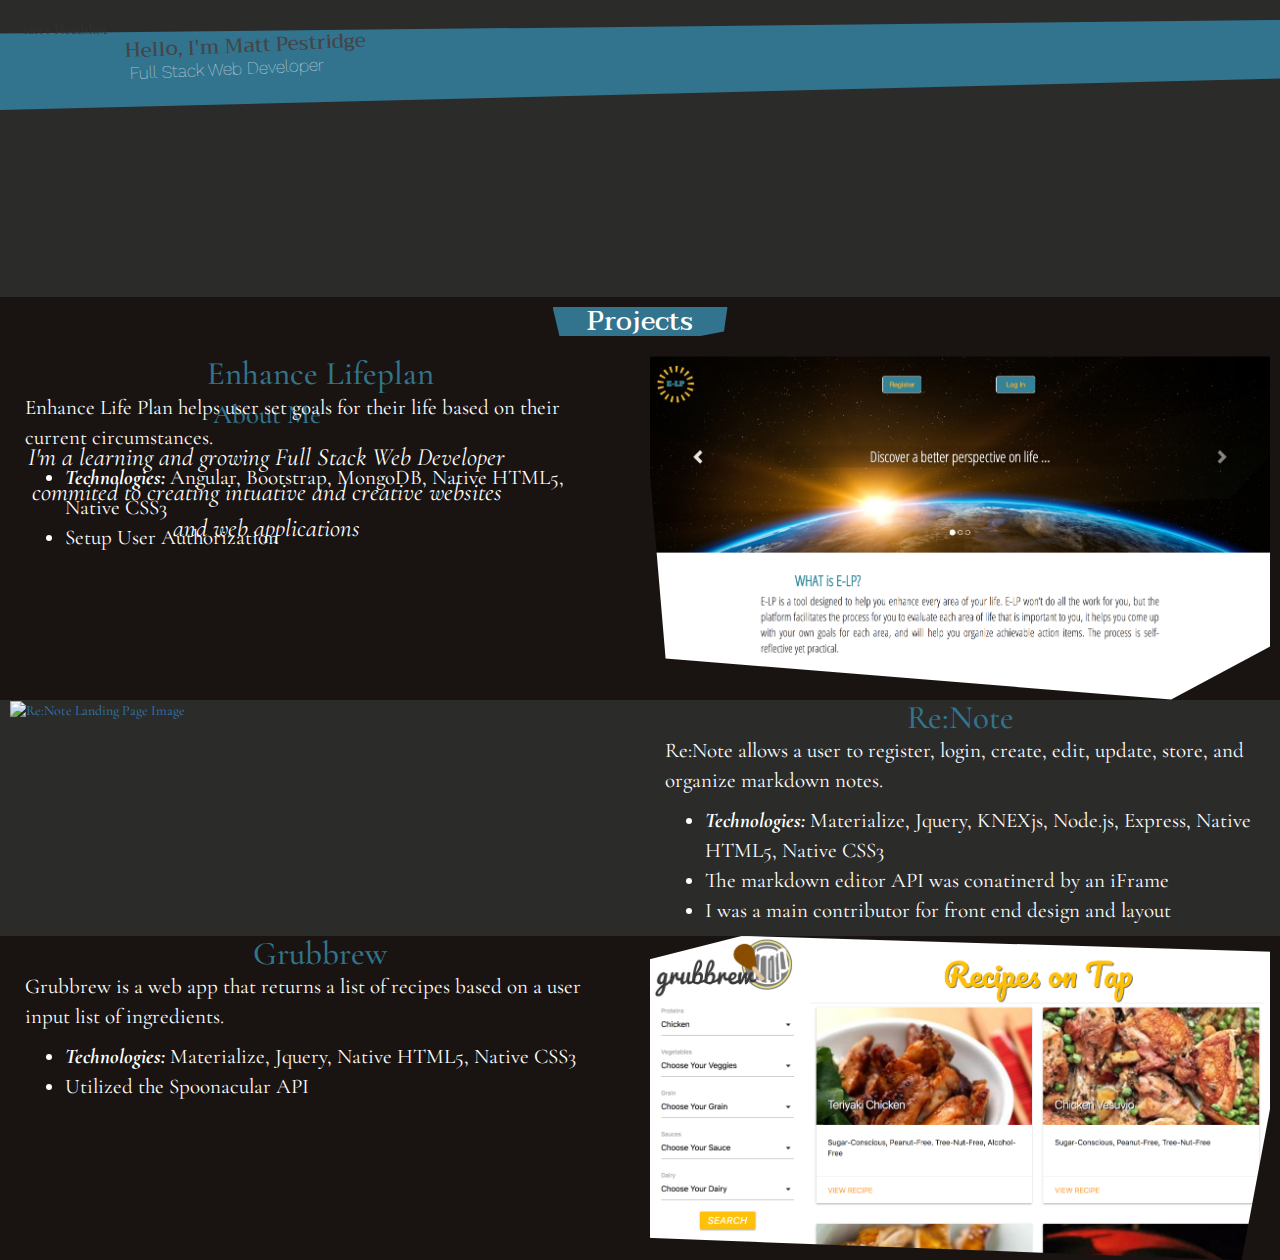
==== index.html @ 92d4fa02 "everything is correct for xs devices moving on to sm devices and going up from there" ====
<!DOCTYPE html>
<html lang="en">
<head>
  <meta charset="UTF-8">
  <meta name="viewport" content="width=device-width, initial-scale=1.0">
  <meta http-equiv="X-UA-Compatible" content="ie=edge">
  <script
  src="https://code.jquery.com/jquery-3.2.1.min.js"
  integrity="sha256-hwg4gsxgFZhOsEEamdOYGBf13FyQuiTwlAQgxVSNgt4="
  crossorigin="anonymous"></script>
  <script src="https://maxcdn.bootstrapcdn.com/bootstrap/3.3.7/js/bootstrap.min.js"></script>
  <script src="js/script.js"></script>
  <link rel="stylesheet" href="https://maxcdn.bootstrapcdn.com/bootstrap/3.3.7/css/bootstrap.min.css">
  <link rel="stylesheet" href="css/index.css">
  <link rel="shortcut icon" type="image/png" href="images/portfolio-favicon.ico"/>
  <link href="https://fonts.googleapis.com/css?family=Cormorant+Garamond|Gentium+Basic|Rubik|Taviraj|Trirong|Work+Sans" rel="stylesheet">
  <title>Pestridge Designs</title>
</head>
<body>
  <div id="body-background">
      <div id="header-container" class="row">
        <img id="headshot" src="https://avatars2.githubusercontent.com/u/18041727?v=3&u=d38740d57267f3debf02e29a67c6303978b9bee3&s=400" alt="Matt's Headshot">
        <div id="name-banner-container">
          <h1 id="name-title">Hello, I'm Matt Pestridge</h1>
          <h1 id="occupation-title">Full Stack Web Developer</h1>
        </div>
        <img id="skills-image-mobile" class="col-12 col-sm-12 text-center" src="images/skills-list-mobile.png" alt="Skills List: HTML5/CSS, Javascript, Bootstrap, PostgreSQL, AngularJS, Express.js, Node.js, Materialize, MongoDB, React">
        <div id="bio-info" class="col-12 col-sm-4 col-md-4 col-lg-5 col-xl-5">
          <h2 class="headline-text text-center">About Me</h2>
          <p class="text-center"><em>I'm a learning and growing Full Stack Web Developer commited to creating intuative and creative websites and web applications</em></p>
        </div>
        <img id="skills-image-desktop" class="align-self-end" src="images/skills-list-desktop.png" alt="Skills List: HTML5/CSS, Javascript, Bootstrap, PostgreSQL, AngularJS, Express.js, Node.js, Materialize, MongoDB, React">
      </div>
<!-- PROJECTS SECTION -->
      <div id="projects-section-container">
        <div class="section-title-container row">
          <h1 class="section-title text-center">Projects</h1>
        </div>
        <div id="project-row-1" class="row">
          <div class="project-image-container col-12 col-sm-6 col-sm-push-6 col-med-6 col-lg-6 col-xl-6">
            <a href="https://enhancelifeplan.herokuapp.com"><img id="project-image-1" class="project-image" src="images/enhance-life-plan-preview-image.png" alt="Enhance Lifeplan Landing Page Image"></a>
          </div>
          <div id="project-text-1" class="col-12 col-sm-6 col-sm-pull-6 col-md-6 col-lg-6 col-xl-6">
            <a href="https://enhancelifeplan.herokuapp.com"><h2 class="project-title text-center">Enhance Lifeplan</h2></a>
            <div class="project-paragraph-text">
              <p>
              Enhance Life Plan helps user set goals for their life based on their current circumstances.</p>

              <p>
                <ul>
                  <li><em><b>Technologies:</b></em> Angular, Bootstrap, MongoDB, Native HTML5, Native CSS3</li>
                  <li>Setup User Authorization</li>
                </ul>
              </p>
            </div>
          </div>
        </div>
        <div id="project-row-2" class="row">
          <div class="project-image-container col-12 col-sm-6 col-med-6 col-lg-6 col-xl-6">
            <a href="https://renoteq2.herokuapp.com"><img id="project-image-2" class="project-image" src="images/renote-preview-image.png" alt="Re:Note Landing Page Image"></a>
          </div>
          <div id="project-text-2" class="col-12 col-sm-6 col-med-6 col-lg-6 col-xl-6">
            <a href="https://renoteq2.herokuapp.com"><h2 class="project-title text-center">Re:Note</h2></a>
            <div class="project-paragraph-text">
              <p>
              Re:Note allows a user to register, login, create, edit, update, store, and organize markdown notes.</p>

              <p>
                <ul>
                  <li><em><b>Technologies:</b></em> Materialize, Jquery, KNEXjs, Node.js, Express, Native HTML5, Native CSS3</li>
                  <li>The markdown editor API was conatinerd by an iFrame</li>
                  <li>I was a main contributor for front end design and layout</li>
                </ul>
              </p>
            </div>
          </div>
        </div>
        <div id="project-row-3">
          <div class="project-image-container col-12 col-sm-6 col-sm-push-6 col-med-6 col-lg-6 col-xl-6">
            <a href="https://grubbrew.surge.sh"><img id="project-image-3" class="project-image" src="images/grubbrew-preview-image.png" alt="Grubbrew Landing Page Image"></a>
          </div>
          <div id="project-text-3" class="col-12 col-sm-6 col-sm-pull-6 col-med-6 col-lg-6 col-xl-6">
            <a href="https://grubbrew.surge.sh"><h2 class="project-title text-center">Grubbrew</h2></a>
            <div class="project-paragraph-text">
              <p>
              Grubbrew is a web app that returns a list of recipes based on a user input list of ingredients.</p>

              <p>
                <ul>
                  <li><em><b>Technologies:</b></em> Materialize, Jquery, Native HTML5, Native CSS3</li>
                  <li>Utilized the Spoonacular API</li>
                </ul>
              </p>
            </div>
          </div>
        </div>
      </div>
  </div>
</body>
</html>
---- css/index.css ----
body {
  background-color: #191411;
  font-family: 'Cormorant Garamond', serif;
}

a {
  text-decoration: none !important;
}

#bio-info {
  color: #FFFFFF;
  font-size: 1.75rem;
  margin-top: -30px;
  position: relative;
}

#body-background {
  /* margin: 0 auto; */
  max-width: 1400px;
}

#header-container {
  background-color: #2B2B2A;
  height: 100%;
  position: relative;
}

.headline-text {
  color: #32748E;
  font-size: 2.7rem;
  font-weight: 500;
}

#headshot {
  clip-path: polygon(24% 6%, 100% 0, 100% 78%, 6% 93%, 0 84%, 0 34%);
  height: 120px;
  margin: 20px 0 0 0;
  position: absolute;
  z-index: 99;
}

#name-banner-container {
  background-color: #32748E;
  clip-path: polygon(0 15%, 100% 0, 100% 65%, 0 100%);
  display: relative;
  height: 90px;
  margin: 20px 0 0 0;
  max-width: 2000px;
}

#name-title {
  color: #454449;
  font-family: 'Trirong', serif;
  font-size: 2rem;
  margin: 15px 0 0 125px;
  position: absolute;
  transform: rotate(-2.5deg);
  z-index: 100;
}

#occupation-title {
  color: #FFFFFF;
  font-family: 'Work Sans', sans-serif;
  font-size: 1.75rem;
  font-weight: 100;
  margin: 40px 0 0 130px;
  position: absolute;
  transform: rotate(-2.5deg);
  z-index: 101;
}

.project-image {
  padding: 0 10px;
  width: 100%;
}

.project-image-container {
  padding: 0;
}

#project-image-1 {
  clip-path: polygon(0 0, 100% 0, 100% 83%, 83% 100%, 4% 88%);
  position: relative;
  z-index: 103;
}

#project-image-2 {
  clip-path: polygon(94% 0, 100% 18%, 91% 97%, 26% 100%, 0 90%, 0 0);
  position: relative;
  z-index: 101;
}

#project-image-3 {
  clip-path: polygon(16% 0, 100% 5%, 100% 37%, 94% 100%, 0 93%, 0 8%);
  position: relative;
  z-index: 102;
}

#project-row-1 {
  margin: 0;
  padding: 0;
}

#project-row-2 {
  background-color: #2B2B2A;
  margin: 0;
  padding: 0;
  z-index: 100;
}

#project-row-3 {
  margin: 0;
  padding: 0;
}

.project-paragraph-text {
  color: #FFFFFF;
  font-size: 1.75rem;
  margin: 0 10px;
}

.project-title {
  color: #32748E;
  /* display: inline-block; */
  font-size: 2.7rem;
  margin: 0 10px;
  /* text-align: center; */
}

#projects-section-container {
  /* position: relative; */
}

.row {
  margin: 0;
}

.section-title {
  background-color: #32748E;
  clip-path: polygon(0 0, 100% 0, 98% 83%, 83% 100%, 4% 99%);
  color: #FFFFFF;
  display: inline-block;
  font-family: 'Taviraj', serif;
  font-size: 2.7rem;
  margin: 10px 0;
  text-align: center;
  width: 175px;
}

.section-title-container {
  padding: 0;
  text-align: center;
  width: 100%;
}

#skills-image-desktop {
  /* right: 2%;
  padding: 0; */
  display: none;
  /* position: absolute; */
  /* top: 160px; */
  visibility: hidden;
}

#skills-image-mobile {
  height: 430px;
  left: 50%;
  margin: -35px 0 0 -165px;
  padding: 12px 0;
  position: relative;
  visibility: visible;
}

/* ------ SMALL DEVICE MEDIA QUERY ------ */
@media (min-width: 576px) and (max-width: 767px) {
  #bio-info {
    font-size: 2.1rem;
    padding-top: 370px;
    position: relative;
  }

  #bio-title {
    font-size: 1.8rem;
    padding: 30px 0 0 175px;
  }

  #headshot {
    height: 135px;
    margin: 15px 0 0 0;
  }

  #name-title {
    font-size: 2.2rem;
    padding: 5px 0 0 160px;
    position: absolute;
    transform: rotate(-2deg);
  }

  #name-banner-container {
    height: 100px;
  }

  #project-image-1 {

  }

  .project-image-container {
    padding: 0 15px;
  }

  #project-row-1 {
    padding-top: 10px;
    position: relative;
    top: 0;
  }

  #project-row-2 {
    position: relative;
    top: 0;
  }

  #project-row-3 {
    position: relative;
    top: 0;
  }

  #project-text-1 {
    position: relative;
    z-index: 101;
  }

  #projects-section-container {
    position: relative;
    top: 85px;
  }

  .section-title {
    font-size: 3rem;
    padding: 0;
    width: 200px;
  }

  #skills-image-mobile {
    height: 510px;
    padding: 0 18%;
    top: 95px;
  }
}

/* ------ MEDIUM DEVICE MEDIA QUERY ------ */
@media only screen and (min-width: 768px) and (max-width: 991px) {
  #bio-info {
    font-size: 2.5rem;
    padding: 20px;
    top: 280px;
  }

  #name-title {
    margin: 50px 0 0 150px;
  }

  #name-banner-container {
    height: 300px;
  }

  #projects-section-container {
    top: 130px;
  }

  .section-title-container {
    padding: 0 0 10px 0;
  }

  #skills-image-desktop {
    display: inherit;
    height: 340px;
    padding: 0;
    position: absolute;
    right: 2%;
    top: 160px;
    visibility: visible;
    width: 70%;
    z-index: 101;
  }

  #skills-image-mobile {
    display: none;
    visibility: hidden;
  }
}

/* ------ LARGE DEVICE MEDIA QUERY ------ */
@media (min-width: 992px) and (max-width: 1199px) {
  #bio-info {
    font-size: 2.5rem;
    padding: 20px;
    top: 280px;
  }

  #projects-section-container {
    top: 260px;
  }

  .section-title-container {
    padding: 0 0 10px 0;
  }

  #skills-image-desktop {
    height: 380px;
    padding: 0;
    position: absolute;
    right: 2%;
    top: 160px;
    visibility: visible;
    width: 60%;
    z-index: 101;
  }

  #skills-image-mobile {
    display: none;
  }
}

/* ------ EXTRA LARGE DEVICE MEDIA QUERY ------ */
@media (min-width: 1200px) {
  #bio-info {
    font-size: 2.5rem;
    padding: 20px;
    top: 280px;
  }

  #name-title {
    /* font-size: 6rem; */
    /* margin: 55px 0 0 270px; */
  }

  .project-paragraph-text {
    font-size: 2.1rem;
  }

  .project-title {
    font-size: 3.3rem;
  }

  #projects-section-container {
    top: 350px;
  }

  .section-title-container {
    padding: 0 0 10px 0;
  }

  #skills-image-desktop {
    height: 470px;
    padding: 0;
    position: absolute;
    right: 2%;
    top: 160px;
    visibility: visible;
    width: 60%;
    z-index: 101;
  }

  #skills-image-mobile {
    display: none;
  }
}

/* color palette:
blue: #32748E
white: #FFFFFF
gray1: #869193
gray2: #454449
gray3: #2B2B2A
black1: #191411
black2: #14100E
*/

/* fonts:
font-family: 'Cormorant Garamond', serif;
font-family: 'Trirong', serif;
font-family: 'Rubik', sans-serif;
font-family: 'Work Sans', sans-serif;
font-family: 'Taviraj', serif;
font-family: 'Gentium Basic', serif;
*/
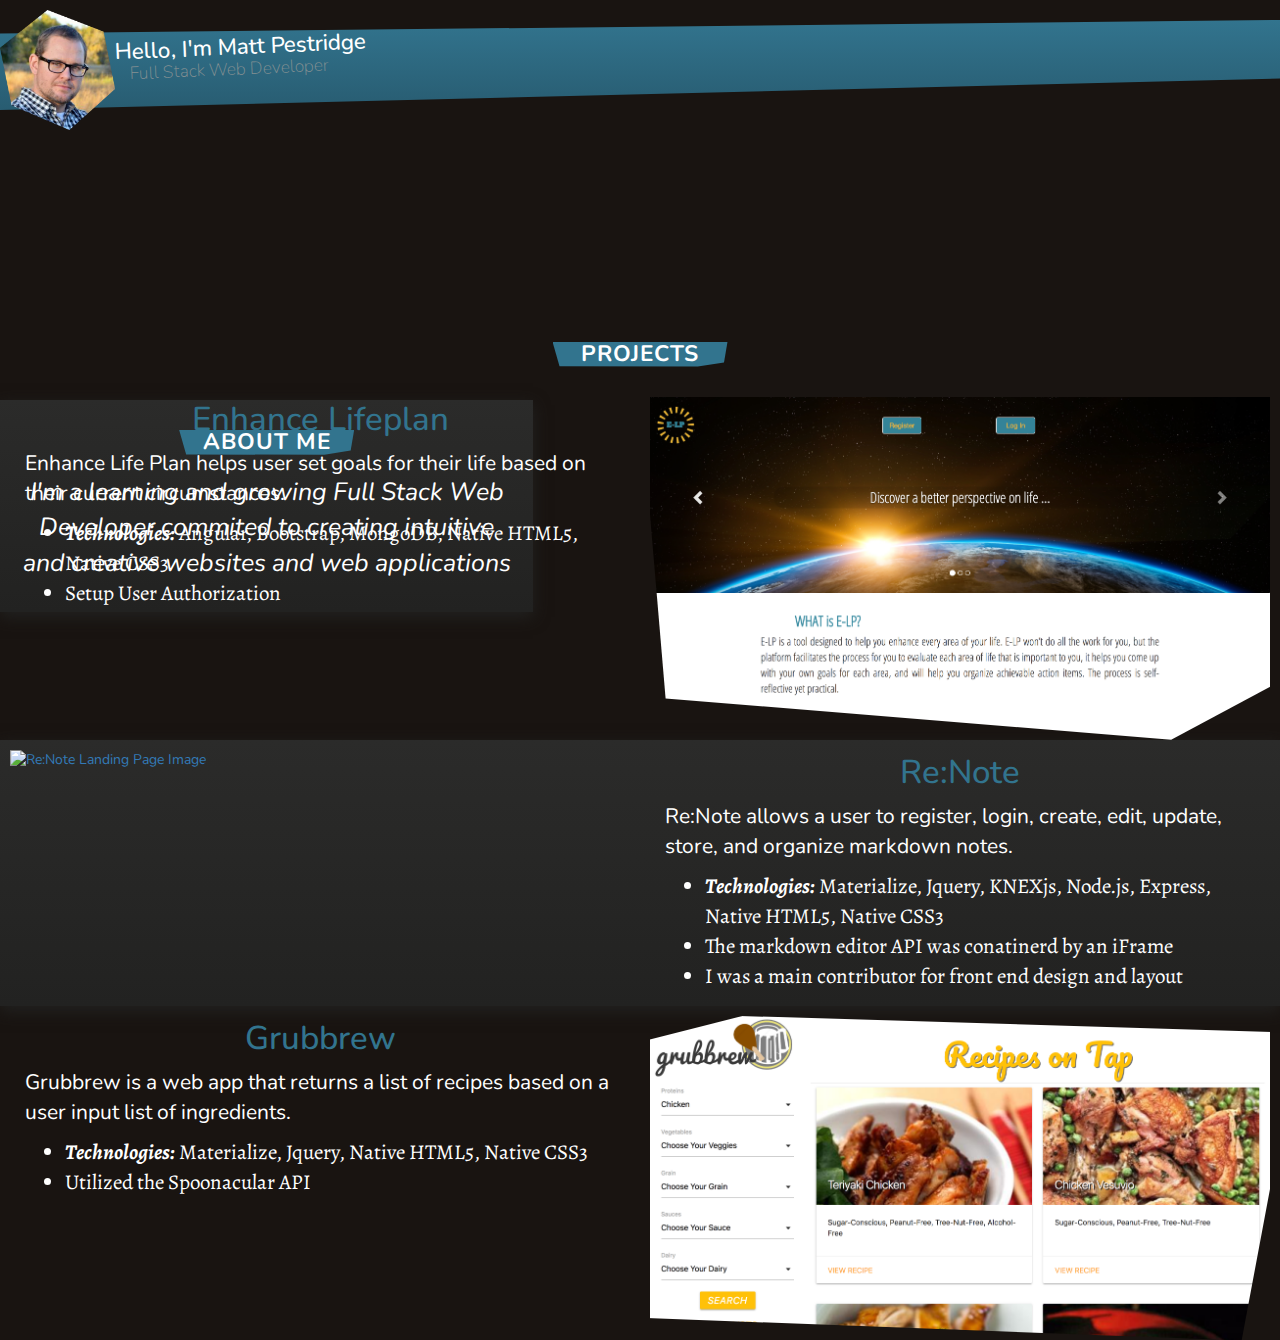
==== commit df3c56fa: "xs devices are looking pretty good for the time being I am going to move up in sizes until I have so" ====
--- a/index.html
+++ b/index.html
@@ -13,28 +13,31 @@
   <link rel="stylesheet" href="https://maxcdn.bootstrapcdn.com/bootstrap/3.3.7/css/bootstrap.min.css">
   <link rel="stylesheet" href="css/index.css">
   <link rel="shortcut icon" type="image/png" href="images/portfolio-favicon.ico"/>
-  <link href="https://fonts.googleapis.com/css?family=Cormorant+Garamond|Gentium+Basic|Rubik|Taviraj|Trirong|Work+Sans" rel="stylesheet">
+  <link href="https://fonts.googleapis.com/css?family=Nunito|Alegreya" rel="stylesheet">
   <title>Pestridge Designs</title>
 </head>
 <body>
   <div id="body-background">
       <div id="header-container" class="row">
-        <img id="headshot" src="https://avatars2.githubusercontent.com/u/18041727?v=3&u=d38740d57267f3debf02e29a67c6303978b9bee3&s=400" alt="Matt's Headshot">
+        <img id="headshot-desktop" src="https://avatars2.githubusercontent.com/u/18041727?v=3&u=d38740d57267f3debf02e29a67c6303978b9bee3&s=400" alt="Matt's Headshot">
+        <img id="headshot-mobile" src="images/headshot-mobile.png" alt="Matt's Headshot">
         <div id="name-banner-container">
-          <h1 id="name-title">Hello, I'm Matt Pestridge</h1>
+          <h1 id="name">Hello, I'm Matt Pestridge</h1>
           <h1 id="occupation-title">Full Stack Web Developer</h1>
         </div>
+        <div id="bio-info" class="col-12 col-sm-4 col-md-4 col-lg-5 col-xl-5">
+          <div class="section-title-container row">
+            <h2 class="section-title text-center">ABOUT ME</h2>
+          </div>
+          <p class="text-center"><em>I'm a learning and growing Full Stack Web Developer commited to creating intuitive and creative websites and web applications</em></p>
+        </div>
         <img id="skills-image-mobile" class="col-12 col-sm-12 text-center" src="images/skills-list-mobile.png" alt="Skills List: HTML5/CSS, Javascript, Bootstrap, PostgreSQL, AngularJS, Express.js, Node.js, Materialize, MongoDB, React">
-        <div id="bio-info" class="col-12 col-sm-4 col-md-4 col-lg-5 col-xl-5">
-          <h2 class="headline-text text-center">About Me</h2>
-          <p class="text-center"><em>I'm a learning and growing Full Stack Web Developer commited to creating intuative and creative websites and web applications</em></p>
-        </div>
         <img id="skills-image-desktop" class="align-self-end" src="images/skills-list-desktop.png" alt="Skills List: HTML5/CSS, Javascript, Bootstrap, PostgreSQL, AngularJS, Express.js, Node.js, Materialize, MongoDB, React">
       </div>
 <!-- PROJECTS SECTION -->
       <div id="projects-section-container">
         <div class="section-title-container row">
-          <h1 class="section-title text-center">Projects</h1>
+          <h1 class="section-title text-center">PROJECTS</h1>
         </div>
         <div id="project-row-1" class="row">
           <div class="project-image-container col-12 col-sm-6 col-sm-push-6 col-med-6 col-lg-6 col-xl-6">
@@ -47,7 +50,7 @@
               Enhance Life Plan helps user set goals for their life based on their current circumstances.</p>
 
               <p>
-                <ul>
+                <ul class="list-items">
                   <li><em><b>Technologies:</b></em> Angular, Bootstrap, MongoDB, Native HTML5, Native CSS3</li>
                   <li>Setup User Authorization</li>
                 </ul>
@@ -66,7 +69,7 @@
               Re:Note allows a user to register, login, create, edit, update, store, and organize markdown notes.</p>
 
               <p>
-                <ul>
+                <ul class="list-items">
                   <li><em><b>Technologies:</b></em> Materialize, Jquery, KNEXjs, Node.js, Express, Native HTML5, Native CSS3</li>
                   <li>The markdown editor API was conatinerd by an iFrame</li>
                   <li>I was a main contributor for front end design and layout</li>
@@ -86,7 +89,7 @@
               Grubbrew is a web app that returns a list of recipes based on a user input list of ingredients.</p>
 
               <p>
-                <ul>
+                <ul class="list-items">
                   <li><em><b>Technologies:</b></em> Materialize, Jquery, Native HTML5, Native CSS3</li>
                   <li>Utilized the Spoonacular API</li>
                 </ul>
--- a/css/index.css
+++ b/css/index.css
@@ -1,6 +1,6 @@
 body {
   background-color: #191411;
-  font-family: 'Cormorant Garamond', serif;
+  font-family: 'Nunito', sans-serif;
 }
 
 a {
@@ -8,9 +8,12 @@
 }
 
 #bio-info {
+  background: linear-gradient(#2B2B2A, #222221);
+  box-shadow: 0px 5px 15px #222221;
   color: #FFFFFF;
   font-size: 1.75rem;
-  margin-top: -30px;
+  margin-top: 10px;
+  padding: 1px 0;
   position: relative;
 }
 
@@ -20,47 +23,60 @@
 }
 
 #header-container {
-  background-color: #2B2B2A;
+  /* background-color: #2B2B2A; */
+  /* background: linear-gradient(#2B2B2A, #222221); */
+  /* box-shadow: 0px 0px 15px #222221; */
   height: 100%;
   position: relative;
 }
 
 .headline-text {
   color: #32748E;
-  font-size: 2.7rem;
+  font-size: 2rem;
   font-weight: 500;
 }
 
-#headshot {
+#headshot-desktop {
+  display: none;
   clip-path: polygon(24% 6%, 100% 0, 100% 78%, 6% 93%, 0 84%, 0 34%);
   height: 120px;
-  margin: 20px 0 0 0;
+  margin: 20px 0 0 -35px;
   position: absolute;
   z-index: 99;
 }
 
+#headshot-mobile {
+  height: 120px;
+  margin: 10px 0 0 0;
+  position: absolute;
+  z-index: 99;
+}
+
+.list-items {
+  font-family: 'Alegreya', serif;;
+}
+
 #name-banner-container {
-  background-color: #32748E;
+  background: linear-gradient(#32748E, #285c71);
   clip-path: polygon(0 15%, 100% 0, 100% 65%, 0 100%);
-  display: relative;
   height: 90px;
   margin: 20px 0 0 0;
   max-width: 2000px;
-}
-
-#name-title {
-  color: #454449;
-  font-family: 'Trirong', serif;
-  font-size: 2rem;
-  margin: 15px 0 0 125px;
+  position: relative;
+  z-index: 98;
+}
+
+#name {
+  color: #FFFFFF;
+  font-size: 2.25rem;
+  margin: 15px 0 0 115px;
   position: absolute;
   transform: rotate(-2.5deg);
   z-index: 100;
 }
 
 #occupation-title {
-  color: #FFFFFF;
-  font-family: 'Work Sans', sans-serif;
+  color: #869193;
   font-size: 1.75rem;
   font-weight: 100;
   margin: 40px 0 0 130px;
@@ -75,6 +91,7 @@
 }
 
 .project-image-container {
+  margin-top: 10px;
   padding: 0;
 }
 
@@ -102,7 +119,8 @@
 }
 
 #project-row-2 {
-  background-color: #2B2B2A;
+  background: linear-gradient(#2B2B2A, #222221);
+  box-shadow: 0px 5px 15px #222221;
   margin: 0;
   padding: 0;
   z-index: 100;
@@ -117,13 +135,15 @@
   color: #FFFFFF;
   font-size: 1.75rem;
   margin: 0 10px;
+  padding: 5px 0;
 }
 
 .project-title {
   color: #32748E;
   /* display: inline-block; */
-  font-size: 2.7rem;
+  font-size: 2.25rem;
   margin: 0 10px;
+  padding: 15px 0 5px 0;
   /* text-align: center; */
 }
 
@@ -140,15 +160,16 @@
   clip-path: polygon(0 0, 100% 0, 98% 83%, 83% 100%, 4% 99%);
   color: #FFFFFF;
   display: inline-block;
-  font-family: 'Taviraj', serif;
-  font-size: 2.7rem;
+  font-size: 2.25rem;
+  font-weight: bold;
+  letter-spacing: .1rem;
   margin: 10px 0;
   text-align: center;
   width: 175px;
 }
 
 .section-title-container {
-  padding: 0;
+  padding: 10px 0;
   text-align: center;
   width: 100%;
 }
@@ -163,10 +184,10 @@
 }
 
 #skills-image-mobile {
-  height: 430px;
+  height: 350px;
   left: 50%;
-  margin: -35px 0 0 -165px;
-  padding: 12px 0;
+  margin: 10px 0 0 -140px;
+  padding: 0;
   position: relative;
   visibility: visible;
 }
@@ -253,6 +274,10 @@
     font-size: 2.5rem;
     padding: 20px;
     top: 280px;
+  }
+
+  #headshot {
+    clip-path: polygon(24% 6%, 100% 0, 100% 78%, 6% 93%, 0 84%, 0 34%);
   }
 
   #name-title {
@@ -377,10 +402,5 @@
 */
 
 /* fonts:
-font-family: 'Cormorant Garamond', serif;
-font-family: 'Trirong', serif;
-font-family: 'Rubik', sans-serif;
-font-family: 'Work Sans', sans-serif;
-font-family: 'Taviraj', serif;
-font-family: 'Gentium Basic', serif;
+
 */
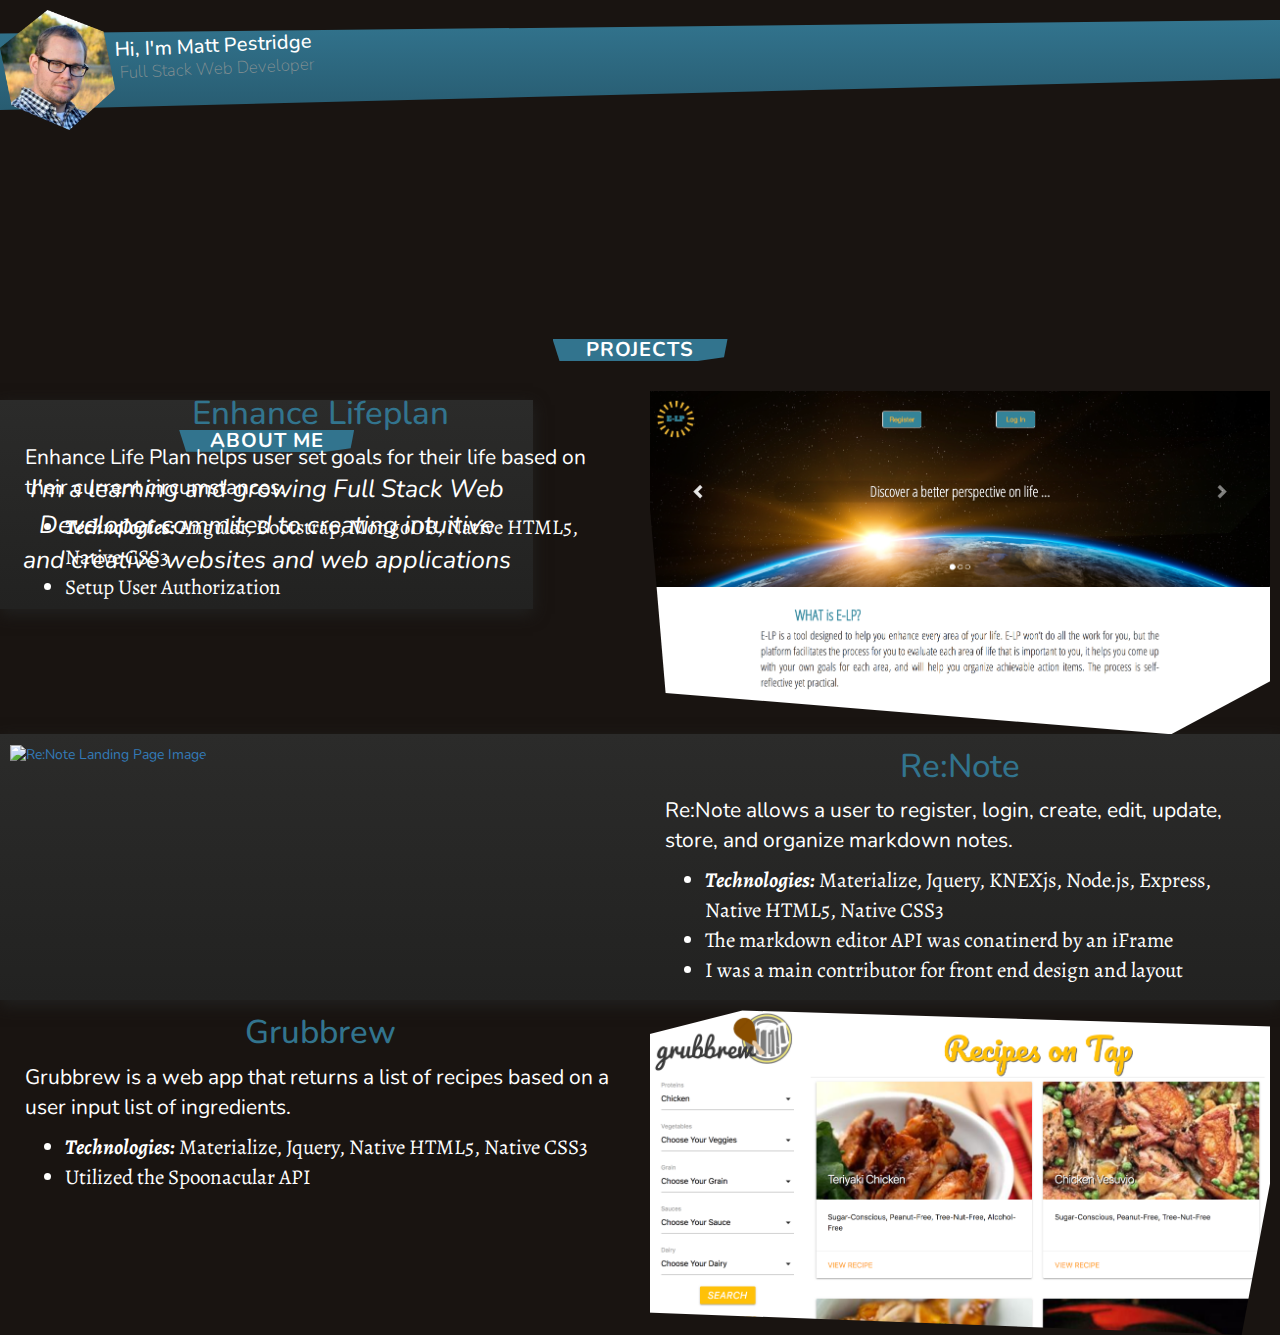
==== commit 6493ec1f: "had to adjust some text sizes after testing emulations on different devices" ====
--- a/index.html
+++ b/index.html
@@ -22,7 +22,7 @@
         <img id="headshot-desktop" src="https://avatars2.githubusercontent.com/u/18041727?v=3&u=d38740d57267f3debf02e29a67c6303978b9bee3&s=400" alt="Matt's Headshot">
         <img id="headshot-mobile" src="images/headshot-mobile.png" alt="Matt's Headshot">
         <div id="name-banner-container">
-          <h1 id="name">Hello, I'm Matt Pestridge</h1>
+          <h1 id="name">Hi, I'm Matt Pestridge</h1>
           <h1 id="occupation-title">Full Stack Web Developer</h1>
         </div>
         <div id="bio-info" class="col-12 col-sm-4 col-md-4 col-lg-5 col-xl-5">
--- a/css/index.css
+++ b/css/index.css
@@ -38,10 +38,10 @@
 
 #headshot-desktop {
   display: none;
-  clip-path: polygon(24% 6%, 100% 0, 100% 78%, 6% 93%, 0 84%, 0 34%);
   height: 120px;
   margin: 20px 0 0 -35px;
   position: absolute;
+  -webkit-clip-path: polygon(24% 6%, 100% 0, 100% 78%, 6% 93%, 0 84%, 0 34%);
   z-index: 99;
 }
 
@@ -58,17 +58,18 @@
 
 #name-banner-container {
   background: linear-gradient(#32748E, #285c71);
-  clip-path: polygon(0 15%, 100% 0, 100% 65%, 0 100%);
+  /* clip-path: polygon(0 15%, 100% 0, 100% 65%, 0 100%); */
   height: 90px;
   margin: 20px 0 0 0;
   max-width: 2000px;
   position: relative;
+  -webkit-clip-path: polygon(0 15%, 100% 0, 100% 65%, 0 100%);
   z-index: 98;
 }
 
 #name {
   color: #FFFFFF;
-  font-size: 2.25rem;
+  font-size: 2rem;
   margin: 15px 0 0 115px;
   position: absolute;
   transform: rotate(-2.5deg);
@@ -77,9 +78,9 @@
 
 #occupation-title {
   color: #869193;
-  font-size: 1.75rem;
+  font-size: 1.7rem;
   font-weight: 100;
-  margin: 40px 0 0 130px;
+  margin: 40px 0 0 120px;
   position: absolute;
   transform: rotate(-2.5deg);
   z-index: 101;
@@ -96,20 +97,20 @@
 }
 
 #project-image-1 {
-  clip-path: polygon(0 0, 100% 0, 100% 83%, 83% 100%, 4% 88%);
-  position: relative;
+  position: relative;
+  -webkit-clip-path: polygon(0 0, 100% 0, 100% 83%, 83% 100%, 4% 88%);
   z-index: 103;
 }
 
 #project-image-2 {
-  clip-path: polygon(94% 0, 100% 18%, 91% 97%, 26% 100%, 0 90%, 0 0);
-  position: relative;
+  position: relative;
+  -webkit-clip-path: polygon(94% 0, 100% 18%, 91% 97%, 26% 100%, 0 90%, 0 0);
   z-index: 101;
 }
 
 #project-image-3 {
-  clip-path: polygon(16% 0, 100% 5%, 100% 37%, 94% 100%, 0 93%, 0 8%);
-  position: relative;
+  position: relative;
+  -webkit-clip-path: polygon(16% 0, 100% 5%, 100% 37%, 94% 100%, 0 93%, 0 8%);
   z-index: 102;
 }
 
@@ -133,7 +134,7 @@
 
 .project-paragraph-text {
   color: #FFFFFF;
-  font-size: 1.75rem;
+  font-size: 1.7rem;
   margin: 0 10px;
   padding: 5px 0;
 }
@@ -141,7 +142,7 @@
 .project-title {
   color: #32748E;
   /* display: inline-block; */
-  font-size: 2.25rem;
+  font-size: 2rem;
   margin: 0 10px;
   padding: 15px 0 5px 0;
   /* text-align: center; */
@@ -157,14 +158,14 @@
 
 .section-title {
   background-color: #32748E;
-  clip-path: polygon(0 0, 100% 0, 98% 83%, 83% 100%, 4% 99%);
   color: #FFFFFF;
   display: inline-block;
-  font-size: 2.25rem;
+  font-size: 2rem;
   font-weight: bold;
   letter-spacing: .1rem;
   margin: 10px 0;
   text-align: center;
+  -webkit-clip-path: polygon(0 0, 100% 0, 98% 83%, 83% 100%, 4% 99%);
   width: 175px;
 }
 
@@ -277,7 +278,7 @@
   }
 
   #headshot {
-    clip-path: polygon(24% 6%, 100% 0, 100% 78%, 6% 93%, 0 84%, 0 34%);
+    -webkit-clip-path: polygon(24% 6%, 100% 0, 100% 78%, 6% 93%, 0 84%, 0 34%);
   }
 
   #name-title {
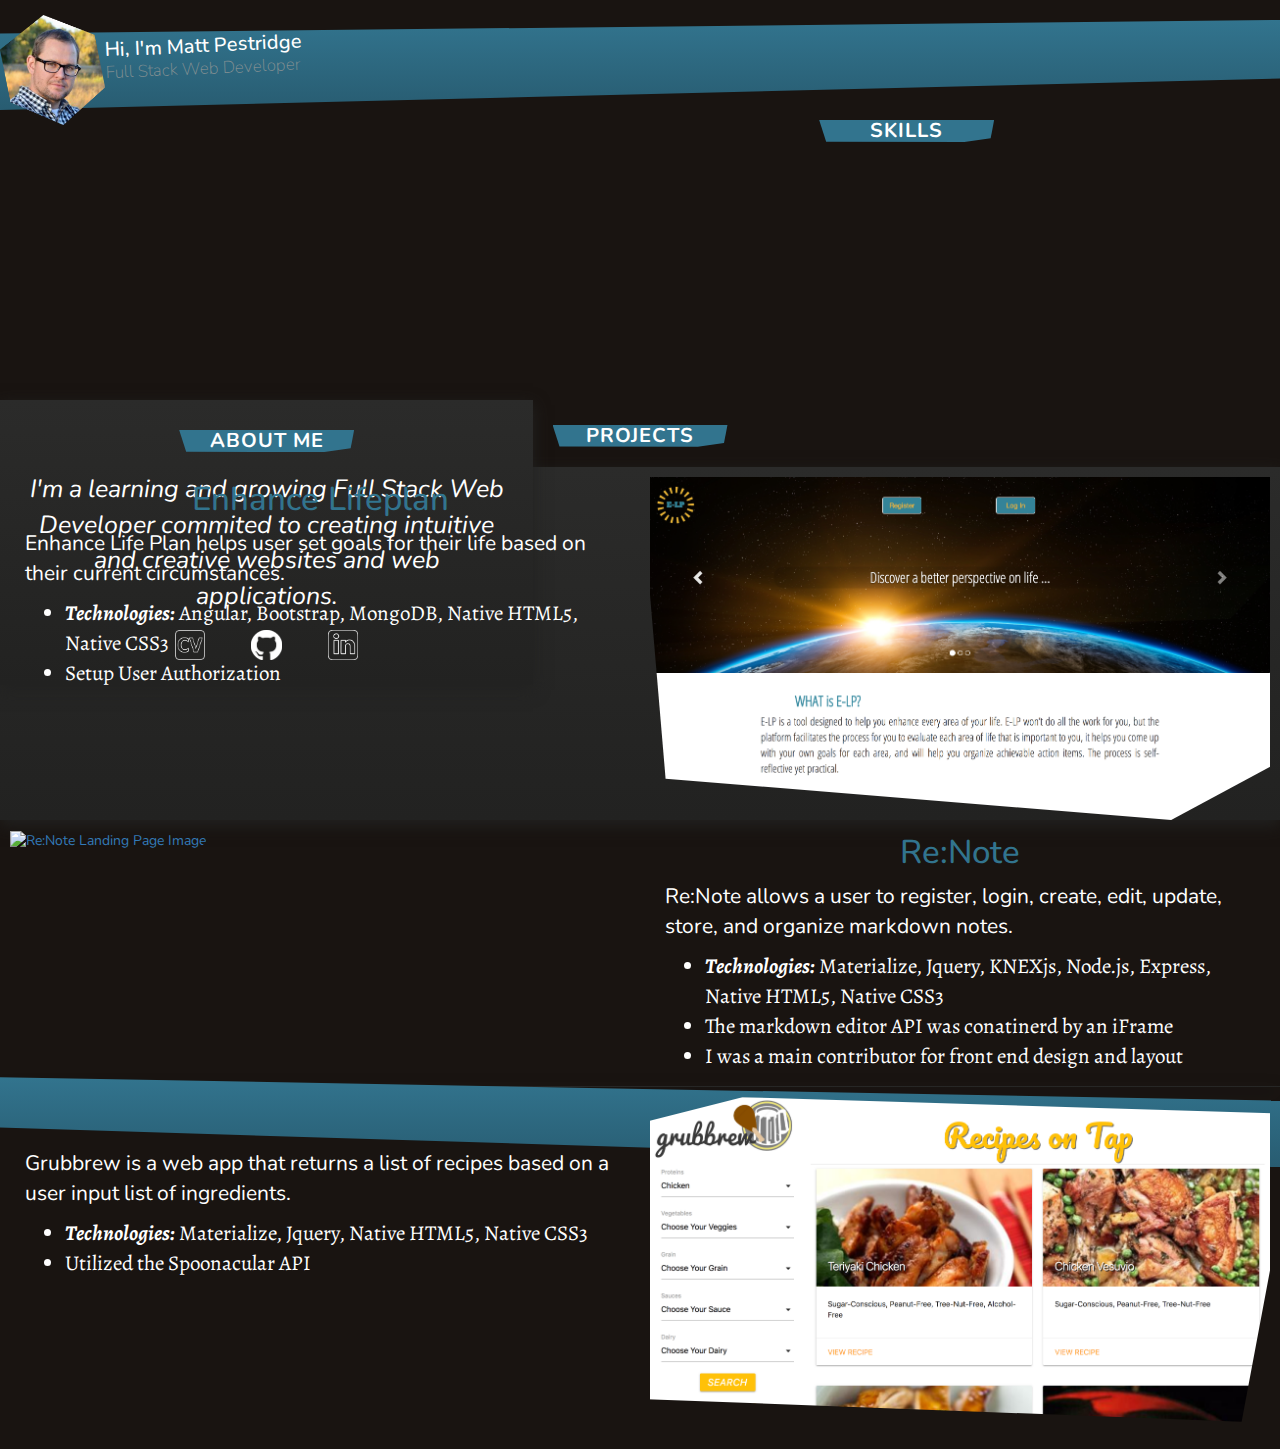
==== commit 0a6126f0: "added links for cv linkedin and github along with a footer section" ====
--- a/index.html
+++ b/index.html
@@ -18,86 +18,101 @@
 </head>
 <body>
   <div id="body-background">
-      <div id="header-container" class="row">
-        <img id="headshot-desktop" src="https://avatars2.githubusercontent.com/u/18041727?v=3&u=d38740d57267f3debf02e29a67c6303978b9bee3&s=400" alt="Matt's Headshot">
-        <img id="headshot-mobile" src="images/headshot-mobile.png" alt="Matt's Headshot">
-        <div id="name-banner-container">
-          <h1 id="name">Hi, I'm Matt Pestridge</h1>
-          <h1 id="occupation-title">Full Stack Web Developer</h1>
+    <div id="header-container" class="row">
+      <img id="headshot-desktop" src="https://avatars2.githubusercontent.com/u/18041727?v=3&u=d38740d57267f3debf02e29a67c6303978b9bee3&s=400" alt="Matt's Headshot">
+      <img id="headshot-mobile" src="images/headshot-mobile.png" alt="Matt's Headshot">
+      <div id="name-banner-container">
+        <h1 id="name">Hi, I'm Matt Pestridge</h1>
+        <h1 id="occupation-title">Full Stack Web Developer</h1>
+      </div>
+      <div id="bio-info" class="col-12 col-sm-4 col-md-4 col-lg-5 col-xl-5">
+        <div class="section-title-container row">
+          <h2 class="section-title text-center">ABOUT ME</h2>
         </div>
-        <div id="bio-info" class="col-12 col-sm-4 col-md-4 col-lg-5 col-xl-5">
-          <div class="section-title-container row">
-            <h2 class="section-title text-center">ABOUT ME</h2>
-          </div>
-          <p class="text-center"><em>I'm a learning and growing Full Stack Web Developer commited to creating intuitive and creative websites and web applications</em></p>
+        <p class="text-center"><em>I'm a learning and growing Full Stack Web Developer commited to creating intuitive and creative websites and web applications.</em></p>
+        <div class="icons-container row">
+          <a href="https://docs.google.com/document/d/1X30n40U4-H6v9FvyElEL9fnzNKB4RqFaclIRlxc4K9s/edit?usp=sharing"><img src="images/cv-icon.png" alt="Curriculum Vitae" class="bio-icon"></a>
+          <a href="https://github.com/MPestridge"><img src="images/github-icon.png" alt="GitHub" class="bio-icon"></a>
+          <a href="https://www.linkedin.com/in/mpestridge/"><img src="images/linkedin-icon.png" alt="LinkedIn" class="bio-icon"></a>
         </div>
-        <img id="skills-image-mobile" class="col-12 col-sm-12 text-center" src="images/skills-list-mobile.png" alt="Skills List: HTML5/CSS, Javascript, Bootstrap, PostgreSQL, AngularJS, Express.js, Node.js, Materialize, MongoDB, React">
-        <img id="skills-image-desktop" class="align-self-end" src="images/skills-list-desktop.png" alt="Skills List: HTML5/CSS, Javascript, Bootstrap, PostgreSQL, AngularJS, Express.js, Node.js, Materialize, MongoDB, React">
       </div>
+      <div class="section-title-container row">
+        <h1 class="section-title text-center">SKILLS</h1>
+      </div>
+      <img id="skills-image-mobile" class="col-12 col-sm-12 text-center" src="images/skills-list-mobile.png" alt="Skills List: HTML5/CSS, Javascript, Bootstrap, PostgreSQL, AngularJS, Express.js, Node.js, Materialize, MongoDB, React">
+      <img id="skills-image-desktop" class="align-self-end" src="images/skills-list-desktop.png" alt="Skills List: HTML5/CSS, Javascript, Bootstrap, PostgreSQL, AngularJS, Express.js, Node.js, Materialize, MongoDB, React">
+    </div>
 <!-- PROJECTS SECTION -->
-      <div id="projects-section-container">
-        <div class="section-title-container row">
-          <h1 class="section-title text-center">PROJECTS</h1>
+    <div id="projects-section-container">
+      <div class="section-title-container row">
+        <h1 class="section-title text-center">PROJECTS</h1>
+      </div>
+      <div id="project-row-1" class="row">
+        <div class="project-image-container col-12 col-sm-6 col-sm-push-6 col-med-6 col-lg-6 col-xl-6">
+          <a href="https://enhancelifeplan.herokuapp.com"><img id="project-image-1" class="project-image" src="images/enhance-life-plan-preview-image.png" alt="Enhance Lifeplan Landing Page Image"></a>
         </div>
-        <div id="project-row-1" class="row">
-          <div class="project-image-container col-12 col-sm-6 col-sm-push-6 col-med-6 col-lg-6 col-xl-6">
-            <a href="https://enhancelifeplan.herokuapp.com"><img id="project-image-1" class="project-image" src="images/enhance-life-plan-preview-image.png" alt="Enhance Lifeplan Landing Page Image"></a>
-          </div>
-          <div id="project-text-1" class="col-12 col-sm-6 col-sm-pull-6 col-md-6 col-lg-6 col-xl-6">
-            <a href="https://enhancelifeplan.herokuapp.com"><h2 class="project-title text-center">Enhance Lifeplan</h2></a>
-            <div class="project-paragraph-text">
-              <p>
-              Enhance Life Plan helps user set goals for their life based on their current circumstances.</p>
+        <div id="project-text-1" class="col-12 col-sm-6 col-sm-pull-6 col-md-6 col-lg-6 col-xl-6">
+          <a href="https://enhancelifeplan.herokuapp.com"><h2 class="project-title text-center">Enhance Lifeplan</h2></a>
+          <div class="project-paragraph-text">
+            <p>
+            Enhance Life Plan helps user set goals for their life based on their current circumstances.</p>
 
-              <p>
-                <ul class="list-items">
-                  <li><em><b>Technologies:</b></em> Angular, Bootstrap, MongoDB, Native HTML5, Native CSS3</li>
-                  <li>Setup User Authorization</li>
-                </ul>
-              </p>
-            </div>
-          </div>
-        </div>
-        <div id="project-row-2" class="row">
-          <div class="project-image-container col-12 col-sm-6 col-med-6 col-lg-6 col-xl-6">
-            <a href="https://renoteq2.herokuapp.com"><img id="project-image-2" class="project-image" src="images/renote-preview-image.png" alt="Re:Note Landing Page Image"></a>
-          </div>
-          <div id="project-text-2" class="col-12 col-sm-6 col-med-6 col-lg-6 col-xl-6">
-            <a href="https://renoteq2.herokuapp.com"><h2 class="project-title text-center">Re:Note</h2></a>
-            <div class="project-paragraph-text">
-              <p>
-              Re:Note allows a user to register, login, create, edit, update, store, and organize markdown notes.</p>
-
-              <p>
-                <ul class="list-items">
-                  <li><em><b>Technologies:</b></em> Materialize, Jquery, KNEXjs, Node.js, Express, Native HTML5, Native CSS3</li>
-                  <li>The markdown editor API was conatinerd by an iFrame</li>
-                  <li>I was a main contributor for front end design and layout</li>
-                </ul>
-              </p>
-            </div>
-          </div>
-        </div>
-        <div id="project-row-3">
-          <div class="project-image-container col-12 col-sm-6 col-sm-push-6 col-med-6 col-lg-6 col-xl-6">
-            <a href="https://grubbrew.surge.sh"><img id="project-image-3" class="project-image" src="images/grubbrew-preview-image.png" alt="Grubbrew Landing Page Image"></a>
-          </div>
-          <div id="project-text-3" class="col-12 col-sm-6 col-sm-pull-6 col-med-6 col-lg-6 col-xl-6">
-            <a href="https://grubbrew.surge.sh"><h2 class="project-title text-center">Grubbrew</h2></a>
-            <div class="project-paragraph-text">
-              <p>
-              Grubbrew is a web app that returns a list of recipes based on a user input list of ingredients.</p>
-
-              <p>
-                <ul class="list-items">
-                  <li><em><b>Technologies:</b></em> Materialize, Jquery, Native HTML5, Native CSS3</li>
-                  <li>Utilized the Spoonacular API</li>
-                </ul>
-              </p>
-            </div>
+            <p>
+              <ul class="list-items">
+                <li><em><b>Technologies:</b></em> Angular, Bootstrap, MongoDB, Native HTML5, Native CSS3</li>
+                <li>Setup User Authorization</li>
+              </ul>
+            </p>
           </div>
         </div>
       </div>
+      <div id="project-row-2" class="row">
+        <div class="project-image-container col-12 col-sm-6 col-med-6 col-lg-6 col-xl-6">
+          <a href="https://renoteq2.herokuapp.com"><img id="project-image-2" class="project-image" src="images/renote-preview-image.png" alt="Re:Note Landing Page Image"></a>
+        </div>
+        <div id="project-text-2" class="col-12 col-sm-6 col-med-6 col-lg-6 col-xl-6">
+          <a href="https://renoteq2.herokuapp.com"><h2 class="project-title text-center">Re:Note</h2></a>
+          <div class="project-paragraph-text">
+            <p>
+            Re:Note allows a user to register, login, create, edit, update, store, and organize markdown notes.</p>
+
+            <p>
+              <ul class="list-items">
+                <li><em><b>Technologies:</b></em> Materialize, Jquery, KNEXjs, Node.js, Express, Native HTML5, Native CSS3</li>
+                <li>The markdown editor API was conatinerd by an iFrame</li>
+                <li>I was a main contributor for front end design and layout</li>
+              </ul>
+            </p>
+          </div>
+        </div>
+      </div>
+      <div id="project-row-3">
+        <div class="project-image-container col-12 col-sm-6 col-sm-push-6 col-med-6 col-lg-6 col-xl-6">
+          <a href="https://grubbrew.surge.sh"><img id="project-image-3" class="project-image" src="images/grubbrew-preview-image.png" alt="Grubbrew Landing Page Image"></a>
+        </div>
+        <div id="project-text-3" class="col-12 col-sm-6 col-sm-pull-6 col-med-6 col-lg-6 col-xl-6">
+          <a href="https://grubbrew.surge.sh"><h2 class="project-title text-center">Grubbrew</h2></a>
+          <div class="project-paragraph-text">
+            <p>
+            Grubbrew is a web app that returns a list of recipes based on a user input list of ingredients.</p>
+
+            <p>
+              <ul class="list-items">
+                <li><em><b>Technologies:</b></em> Materialize, Jquery, Native HTML5, Native CSS3</li>
+                <li>Utilized the Spoonacular API</li>
+              </ul>
+            </p>
+          </div>
+        </div>
+      </div>
+    </div>
+    <div id="footer-banner-container">
+      <div id="footer-icons-container" class="icons-container row">
+        <a href="https://docs.google.com/document/d/1X30n40U4-H6v9FvyElEL9fnzNKB4RqFaclIRlxc4K9s/edit?usp=sharing"><img src="images/cv-icon.png" alt="Curriculum Vitae" class="footer-icon"></a>
+        <a href="https://github.com/MPestridge"><img src="images/github-icon.png" alt="GitHub" class="footer-icon"></a>
+        <a href="https://www.linkedin.com/in/mpestridge/"><img src="images/linkedin-icon.png" alt="LinkedIn" class="footer-icon"></a>
+      </div>
+    </div>
   </div>
 </body>
 </html>
--- a/css/index.css
+++ b/css/index.css
@@ -5,6 +5,11 @@
 
 a {
   text-decoration: none !important;
+}
+
+.bio-icon {
+  height: 30px;
+  margin: 5px 20px;
 }
 
 #bio-info {
@@ -22,6 +27,27 @@
   max-width: 1400px;
 }
 
+#footer-banner-container {
+  background: linear-gradient(#32748E, #285c71);
+  height: 90px;
+  margin: -10px 0 0 0;
+  max-width: 2000px;
+  position: relative;
+  -webkit-clip-path: polygon(0 0, 100% 26%, 100% 100%, 0 56%);
+  z-index: 98;
+}
+
+.footer-icon {
+  height: 30px;
+  margin: 10px;
+  padding: 0;
+}
+
+#footer-icons-container {
+  padding-top: 15px;
+  transform: rotate(2.5deg);
+}
+
 #header-container {
   /* background-color: #2B2B2A; */
   /* background: linear-gradient(#2B2B2A, #222221); */
@@ -46,10 +72,14 @@
 }
 
 #headshot-mobile {
-  height: 120px;
-  margin: 10px 0 0 0;
+  height: 110px;
+  margin: 15px 0 0 0;
   position: absolute;
   z-index: 99;
+}
+
+.icons-container {
+  text-align: center;
 }
 
 .list-items {
@@ -70,7 +100,7 @@
 #name {
   color: #FFFFFF;
   font-size: 2rem;
-  margin: 15px 0 0 115px;
+  margin: 15px 0 0 105px;
   position: absolute;
   transform: rotate(-2.5deg);
   z-index: 100;
@@ -80,7 +110,7 @@
   color: #869193;
   font-size: 1.7rem;
   font-weight: 100;
-  margin: 40px 0 0 120px;
+  margin: 40px 0 0 106px;
   position: absolute;
   transform: rotate(-2.5deg);
   z-index: 101;
@@ -115,21 +145,23 @@
 }
 
 #project-row-1 {
-  margin: 0;
-  padding: 0;
-}
-
-#project-row-2 {
   background: linear-gradient(#2B2B2A, #222221);
   box-shadow: 0px 5px 15px #222221;
   margin: 0;
   padding: 0;
-  z-index: 100;
-}
-
-#project-row-3 {
+}
+
+#project-row-2 {
   margin: 0;
   padding: 0;
+  z-index: 100;
+}
+
+#project-row-3 {
+  background: linear-gradient(#2B2B2A, #222221);
+  box-shadow: 0px 5px 15px #222221;
+  margin: 0;
+  padding: 1px 0 0 0;
 }
 
 .project-paragraph-text {
@@ -187,7 +219,7 @@
 #skills-image-mobile {
   height: 350px;
   left: 50%;
-  margin: 10px 0 0 -140px;
+  margin: -20px 0 -10px -140px;
   padding: 0;
   position: relative;
   visibility: visible;
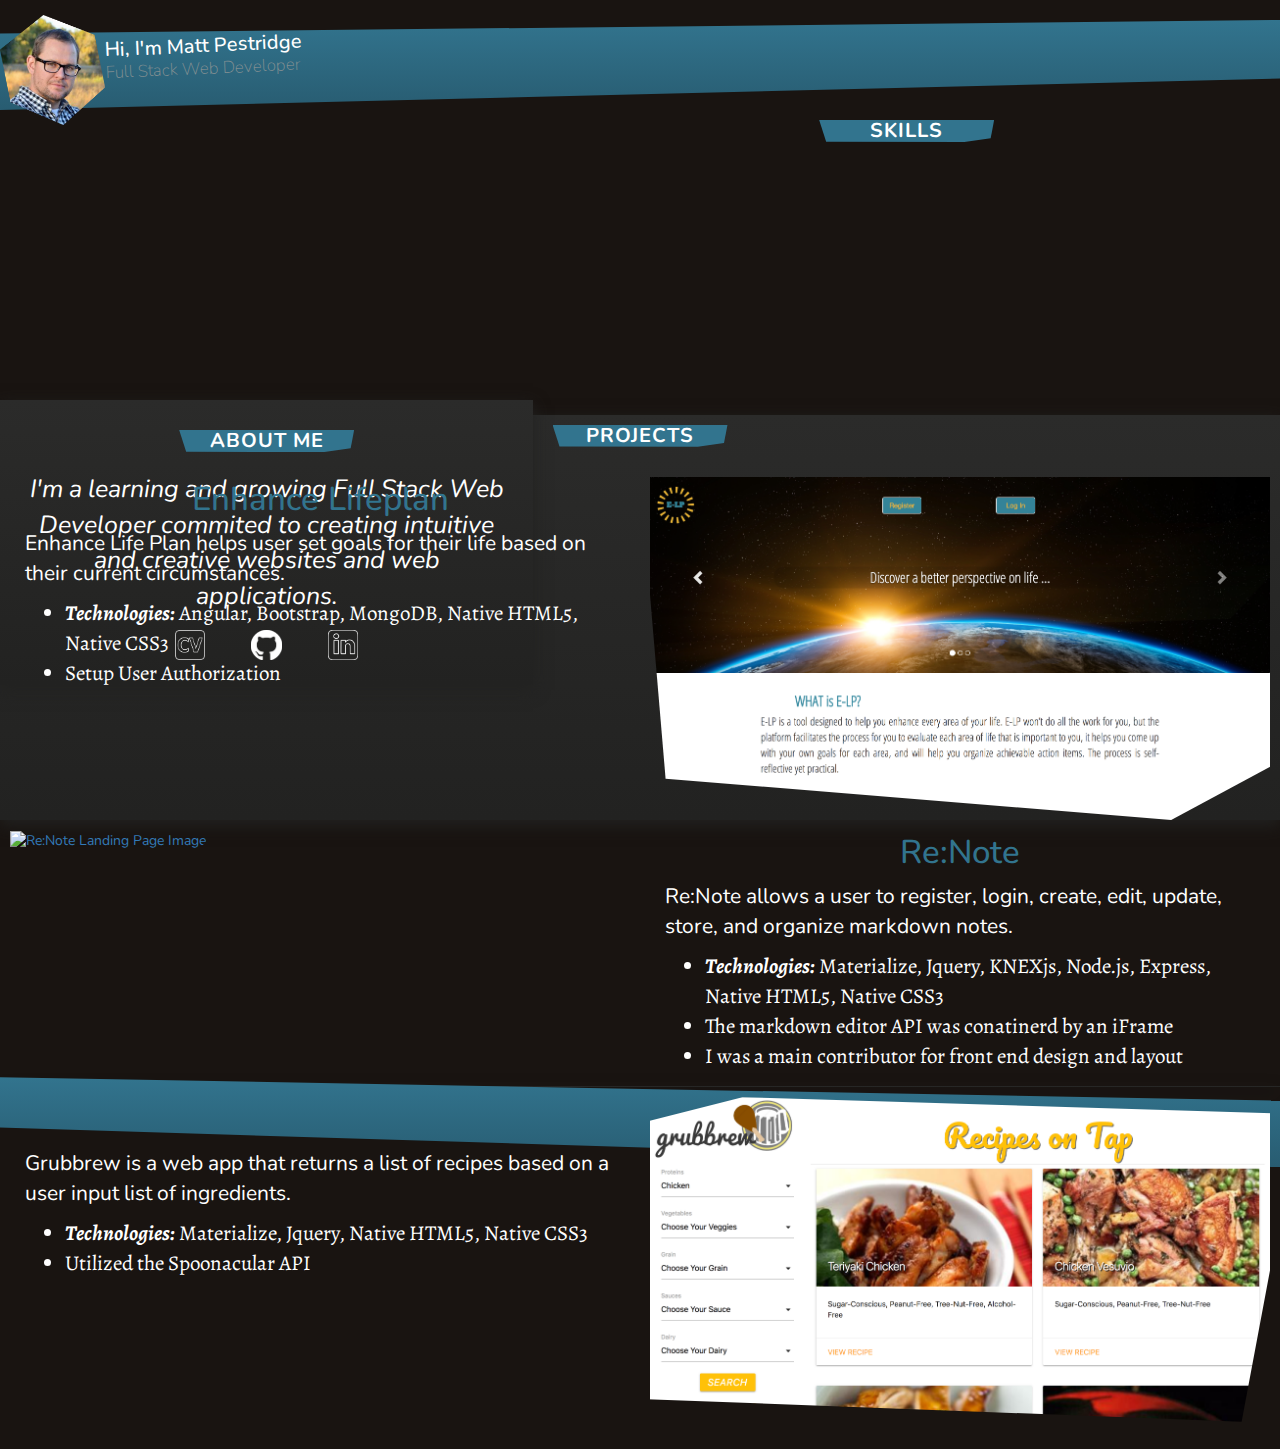
==== commit 57662e2e: "everything is looking correct for xs and sm screen sizes" ====
--- a/index.html
+++ b/index.html
@@ -44,10 +44,10 @@
     </div>
 <!-- PROJECTS SECTION -->
     <div id="projects-section-container">
-      <div class="section-title-container row">
-        <h1 class="section-title text-center">PROJECTS</h1>
-      </div>
       <div id="project-row-1" class="row">
+        <div class="section-title-container row">
+          <h1 class="section-title text-center">PROJECTS</h1>
+        </div>
         <div class="project-image-container col-12 col-sm-6 col-sm-push-6 col-med-6 col-lg-6 col-xl-6">
           <a href="https://enhancelifeplan.herokuapp.com"><img id="project-image-1" class="project-image" src="images/enhance-life-plan-preview-image.png" alt="Enhance Lifeplan Landing Page Image"></a>
         </div>
--- a/css/index.css
+++ b/css/index.css
@@ -219,7 +219,7 @@
 #skills-image-mobile {
   height: 350px;
   left: 50%;
-  margin: -20px 0 -10px -140px;
+  margin: -20px 0 0 -140px;
   padding: 0;
   position: relative;
   visibility: visible;
@@ -227,77 +227,55 @@
 
 /* ------ SMALL DEVICE MEDIA QUERY ------ */
 @media (min-width: 576px) and (max-width: 767px) {
+  .bio-icon {
+    height: 40px;
+  }
+
   #bio-info {
-    font-size: 2.1rem;
-    padding-top: 370px;
-    position: relative;
-  }
-
-  #bio-title {
-    font-size: 1.8rem;
-    padding: 30px 0 0 175px;
-  }
-
-  #headshot {
-    height: 135px;
-    margin: 15px 0 0 0;
-  }
-
-  #name-title {
-    font-size: 2.2rem;
-    padding: 5px 0 0 160px;
-    position: absolute;
-    transform: rotate(-2deg);
+    font-size: 2rem;
+    padding: 15px;
+  }
+
+  #headshot-mobile {
+    height: 150px;
+    margin: 5px 0 0 0;
+  }
+
+  #name {
+    font-size: 2.75rem;
+    padding: 10px 0 0 40px;
   }
 
   #name-banner-container {
-    height: 100px;
-  }
-
-  #project-image-1 {
-
+    height: 125px;
+  }
+
+  #occupation-title {
+    font-size: 2.25rem;
+    margin: 55px 0 0 150px;
   }
 
   .project-image-container {
     padding: 0 15px;
   }
 
-  #project-row-1 {
-    padding-top: 10px;
-    position: relative;
-    top: 0;
-  }
-
-  #project-row-2 {
-    position: relative;
-    top: 0;
-  }
-
-  #project-row-3 {
-    position: relative;
-    top: 0;
-  }
-
-  #project-text-1 {
-    position: relative;
-    z-index: 101;
-  }
-
-  #projects-section-container {
-    position: relative;
-    top: 85px;
+  .project-paragraph-text {
+    font-size: 2rem;
+  }
+
+  .project-title {
+    font-size: 2.25rem;
   }
 
   .section-title {
-    font-size: 3rem;
+    font-size: 2.5rem;
     padding: 0;
     width: 200px;
   }
 
   #skills-image-mobile {
-    height: 510px;
-    padding: 0 18%;
-    top: 95px;
+    height: 500px;
+    margin-left: -200px;
   }
 }
 
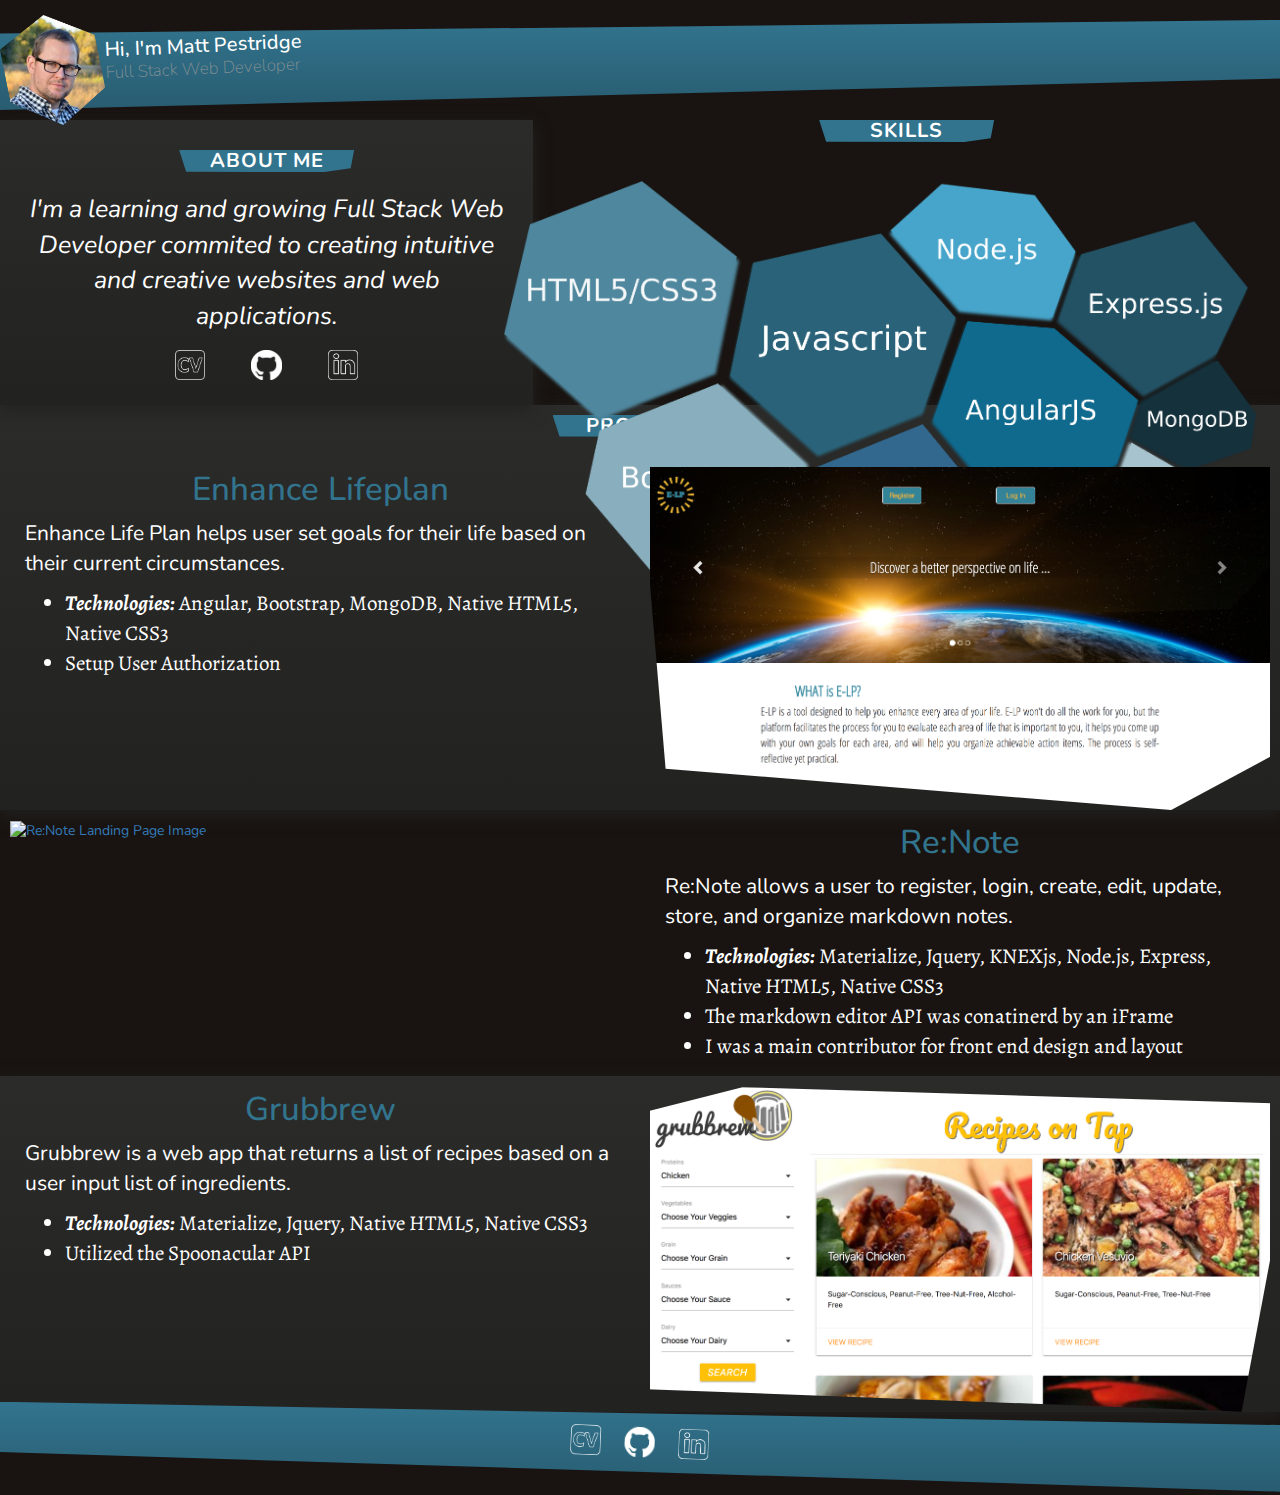
==== commit 87cf5146: "sm and xs devices look correct and am close on medium devices" ====
--- a/index.html
+++ b/index.html
@@ -18,29 +18,31 @@
 </head>
 <body>
   <div id="body-background">
-    <div id="header-container" class="row">
+    <div class="row">
       <img id="headshot-desktop" src="https://avatars2.githubusercontent.com/u/18041727?v=3&u=d38740d57267f3debf02e29a67c6303978b9bee3&s=400" alt="Matt's Headshot">
       <img id="headshot-mobile" src="images/headshot-mobile.png" alt="Matt's Headshot">
       <div id="name-banner-container">
         <h1 id="name">Hi, I'm Matt Pestridge</h1>
         <h1 id="occupation-title">Full Stack Web Developer</h1>
       </div>
-      <div id="bio-info" class="col-12 col-sm-4 col-md-4 col-lg-5 col-xl-5">
-        <div class="section-title-container row">
+      <div id="bio-info" class="col-12 col-sm-5 col-md-6 col-lg-5 col-xl-5">
+        <div class="section-title-container">
           <h2 class="section-title text-center">ABOUT ME</h2>
         </div>
         <p class="text-center"><em>I'm a learning and growing Full Stack Web Developer commited to creating intuitive and creative websites and web applications.</em></p>
-        <div class="icons-container row">
+        <div class="icons-container">
           <a href="https://docs.google.com/document/d/1X30n40U4-H6v9FvyElEL9fnzNKB4RqFaclIRlxc4K9s/edit?usp=sharing"><img src="images/cv-icon.png" alt="Curriculum Vitae" class="bio-icon"></a>
           <a href="https://github.com/MPestridge"><img src="images/github-icon.png" alt="GitHub" class="bio-icon"></a>
           <a href="https://www.linkedin.com/in/mpestridge/"><img src="images/linkedin-icon.png" alt="LinkedIn" class="bio-icon"></a>
         </div>
       </div>
-      <div class="section-title-container row">
+      <div class="section-title-container">
         <h1 class="section-title text-center">SKILLS</h1>
       </div>
-      <img id="skills-image-mobile" class="col-12 col-sm-12 text-center" src="images/skills-list-mobile.png" alt="Skills List: HTML5/CSS, Javascript, Bootstrap, PostgreSQL, AngularJS, Express.js, Node.js, Materialize, MongoDB, React">
-      <img id="skills-image-desktop" class="align-self-end" src="images/skills-list-desktop.png" alt="Skills List: HTML5/CSS, Javascript, Bootstrap, PostgreSQL, AngularJS, Express.js, Node.js, Materialize, MongoDB, React">
+      <img id="skills-image-mobile" src="images/skills-list-mobile.png" alt="Skills List: HTML5/CSS, Javascript, Bootstrap, PostgreSQL, AngularJS, Express.js, Node.js, Materialize, MongoDB, React">
+      <div class="col-sm-7">
+        <img id="skills-image-desktop" src="images/skills-list-desktop.png" alt="Skills List: HTML5/CSS, Javascript, Bootstrap, PostgreSQL, AngularJS, Express.js, Node.js, Materialize, MongoDB, React">
+      </div>
     </div>
 <!-- PROJECTS SECTION -->
     <div id="projects-section-container">
@@ -48,7 +50,7 @@
         <div class="section-title-container row">
           <h1 class="section-title text-center">PROJECTS</h1>
         </div>
-        <div class="project-image-container col-12 col-sm-6 col-sm-push-6 col-med-6 col-lg-6 col-xl-6">
+        <div class="project-image-container col-12 col-sm-6 col-sm-push-6 col-md-6 col-lg-6 col-xl-6">
           <a href="https://enhancelifeplan.herokuapp.com"><img id="project-image-1" class="project-image" src="images/enhance-life-plan-preview-image.png" alt="Enhance Lifeplan Landing Page Image"></a>
         </div>
         <div id="project-text-1" class="col-12 col-sm-6 col-sm-pull-6 col-md-6 col-lg-6 col-xl-6">
@@ -67,10 +69,10 @@
         </div>
       </div>
       <div id="project-row-2" class="row">
-        <div class="project-image-container col-12 col-sm-6 col-med-6 col-lg-6 col-xl-6">
+        <div class="project-image-container col-12 col-sm-6 col-md-6 col-lg-6 col-xl-6">
           <a href="https://renoteq2.herokuapp.com"><img id="project-image-2" class="project-image" src="images/renote-preview-image.png" alt="Re:Note Landing Page Image"></a>
         </div>
-        <div id="project-text-2" class="col-12 col-sm-6 col-med-6 col-lg-6 col-xl-6">
+        <div id="project-text-2" class="col-12 col-sm-6 col-md-6 col-lg-6 col-xl-6">
           <a href="https://renoteq2.herokuapp.com"><h2 class="project-title text-center">Re:Note</h2></a>
           <div class="project-paragraph-text">
             <p>
@@ -86,11 +88,11 @@
           </div>
         </div>
       </div>
-      <div id="project-row-3">
-        <div class="project-image-container col-12 col-sm-6 col-sm-push-6 col-med-6 col-lg-6 col-xl-6">
+      <div id="project-row-3" class="row">
+        <div class="project-image-container col-12 col-sm-6 col-sm-push-6 col-md-6 col-lg-6 col-xl-6">
           <a href="https://grubbrew.surge.sh"><img id="project-image-3" class="project-image" src="images/grubbrew-preview-image.png" alt="Grubbrew Landing Page Image"></a>
         </div>
-        <div id="project-text-3" class="col-12 col-sm-6 col-sm-pull-6 col-med-6 col-lg-6 col-xl-6">
+        <div id="project-text-3" class="col-12 col-sm-6 col-sm-pull-6 col-md-6 col-lg-6 col-xl-6">
           <a href="https://grubbrew.surge.sh"><h2 class="project-title text-center">Grubbrew</h2></a>
           <div class="project-paragraph-text">
             <p>
@@ -106,6 +108,7 @@
         </div>
       </div>
     </div>
+<!-- FOOTER SECTION -->
     <div id="footer-banner-container">
       <div id="footer-icons-container" class="icons-container row">
         <a href="https://docs.google.com/document/d/1X30n40U4-H6v9FvyElEL9fnzNKB4RqFaclIRlxc4K9s/edit?usp=sharing"><img src="images/cv-icon.png" alt="Curriculum Vitae" class="footer-icon"></a>
--- a/css/index.css
+++ b/css/index.css
@@ -1,6 +1,7 @@
 body {
   background-color: #191411;
   font-family: 'Nunito', sans-serif;
+  overflow-x: hidden;
 }
 
 a {
@@ -23,7 +24,6 @@
 }
 
 #body-background {
-  /* margin: 0 auto; */
   max-width: 1400px;
 }
 
@@ -48,14 +48,6 @@
   transform: rotate(2.5deg);
 }
 
-#header-container {
-  /* background-color: #2B2B2A; */
-  /* background: linear-gradient(#2B2B2A, #222221); */
-  /* box-shadow: 0px 0px 15px #222221; */
-  height: 100%;
-  position: relative;
-}
-
 .headline-text {
   color: #32748E;
   font-size: 2rem;
@@ -64,11 +56,6 @@
 
 #headshot-desktop {
   display: none;
-  height: 120px;
-  margin: 20px 0 0 -35px;
-  position: absolute;
-  -webkit-clip-path: polygon(24% 6%, 100% 0, 100% 78%, 6% 93%, 0 84%, 0 34%);
-  z-index: 99;
 }
 
 #headshot-mobile {
@@ -83,12 +70,11 @@
 }
 
 .list-items {
-  font-family: 'Alegreya', serif;;
+  font-family: 'Alegreya', serif;
 }
 
 #name-banner-container {
   background: linear-gradient(#32748E, #285c71);
-  /* clip-path: polygon(0 15%, 100% 0, 100% 65%, 0 100%); */
   height: 90px;
   margin: 20px 0 0 0;
   max-width: 2000px;
@@ -154,7 +140,6 @@
 #project-row-2 {
   margin: 0;
   padding: 0;
-  z-index: 100;
 }
 
 #project-row-3 {
@@ -173,19 +158,14 @@
 
 .project-title {
   color: #32748E;
-  /* display: inline-block; */
   font-size: 2rem;
   margin: 0 10px;
   padding: 15px 0 5px 0;
-  /* text-align: center; */
-}
-
-#projects-section-container {
-  /* position: relative; */
 }
 
 .row {
   margin: 0;
+  padding: 0;
 }
 
 .section-title {
@@ -204,15 +184,10 @@
 .section-title-container {
   padding: 10px 0;
   text-align: center;
-  width: 100%;
 }
 
 #skills-image-desktop {
-  /* right: 2%;
-  padding: 0; */
   display: none;
-  /* position: absolute; */
-  /* top: 160px; */
   visibility: hidden;
 }
 
@@ -282,25 +257,42 @@
 /* ------ MEDIUM DEVICE MEDIA QUERY ------ */
 @media only screen and (min-width: 768px) and (max-width: 991px) {
   #bio-info {
+    background: none;
+    box-shadow: none;
     font-size: 2.5rem;
-    padding: 20px;
-    top: 280px;
-  }
-
-  #headshot {
+    margin: 25px 0 0 0;
+  }
+
+  #footer-banner-container {
+    margin: 0;
+    padding: 0;
+  }
+
+  #headshot-desktop {
+    display: inherit;
+    height: 225px;
+    margin: 25px 0 0 0;
+    position: absolute;
     -webkit-clip-path: polygon(24% 6%, 100% 0, 100% 78%, 6% 93%, 0 84%, 0 34%);
-  }
-
-  #name-title {
-    margin: 50px 0 0 150px;
+    z-index: 104;
+  }
+
+  #headshot-mobile {
+    display: none;
+  }
+
+  #name {
+    font-size: 3.5rem;
+    margin: 40px 0 0 250px;
   }
 
   #name-banner-container {
-    height: 300px;
-  }
-
-  #projects-section-container {
-    top: 130px;
+    height: 175px;
+  }
+
+  #occupation-title {
+    font-size: 3rem;
+    margin: 80px 0 0 245px;
   }
 
   .section-title-container {
@@ -309,19 +301,15 @@
 
   #skills-image-desktop {
     display: inherit;
-    height: 340px;
+    margin: 0;
     padding: 0;
-    position: absolute;
-    right: 2%;
-    top: 160px;
     visibility: visible;
-    width: 70%;
+    width: 100%;
     z-index: 101;
   }
 
   #skills-image-mobile {
     display: none;
-    visibility: hidden;
   }
 }
 
@@ -330,11 +318,10 @@
   #bio-info {
     font-size: 2.5rem;
     padding: 20px;
-    top: 280px;
   }
 
   #projects-section-container {
-    top: 260px;
+
   }
 
   .section-title-container {
@@ -342,13 +329,12 @@
   }
 
   #skills-image-desktop {
+    display: inherit;
     height: 380px;
     padding: 0;
     position: absolute;
     right: 2%;
-    top: 160px;
     visibility: visible;
-    width: 60%;
     z-index: 101;
   }
 
@@ -362,7 +348,6 @@
   #bio-info {
     font-size: 2.5rem;
     padding: 20px;
-    top: 280px;
   }
 
   #name-title {
@@ -379,7 +364,7 @@
   }
 
   #projects-section-container {
-    top: 350px;
+
   }
 
   .section-title-container {
@@ -387,13 +372,12 @@
   }
 
   #skills-image-desktop {
+    display: inherit;
     height: 470px;
     padding: 0;
     position: absolute;
     right: 2%;
-    top: 160px;
     visibility: visible;
-    width: 60%;
     z-index: 101;
   }
 
@@ -413,5 +397,6 @@
 */
 
 /* fonts:
-
+font-family: 'Nunito', sans-serif;
+font-family: 'Alegreya', serif;
 */
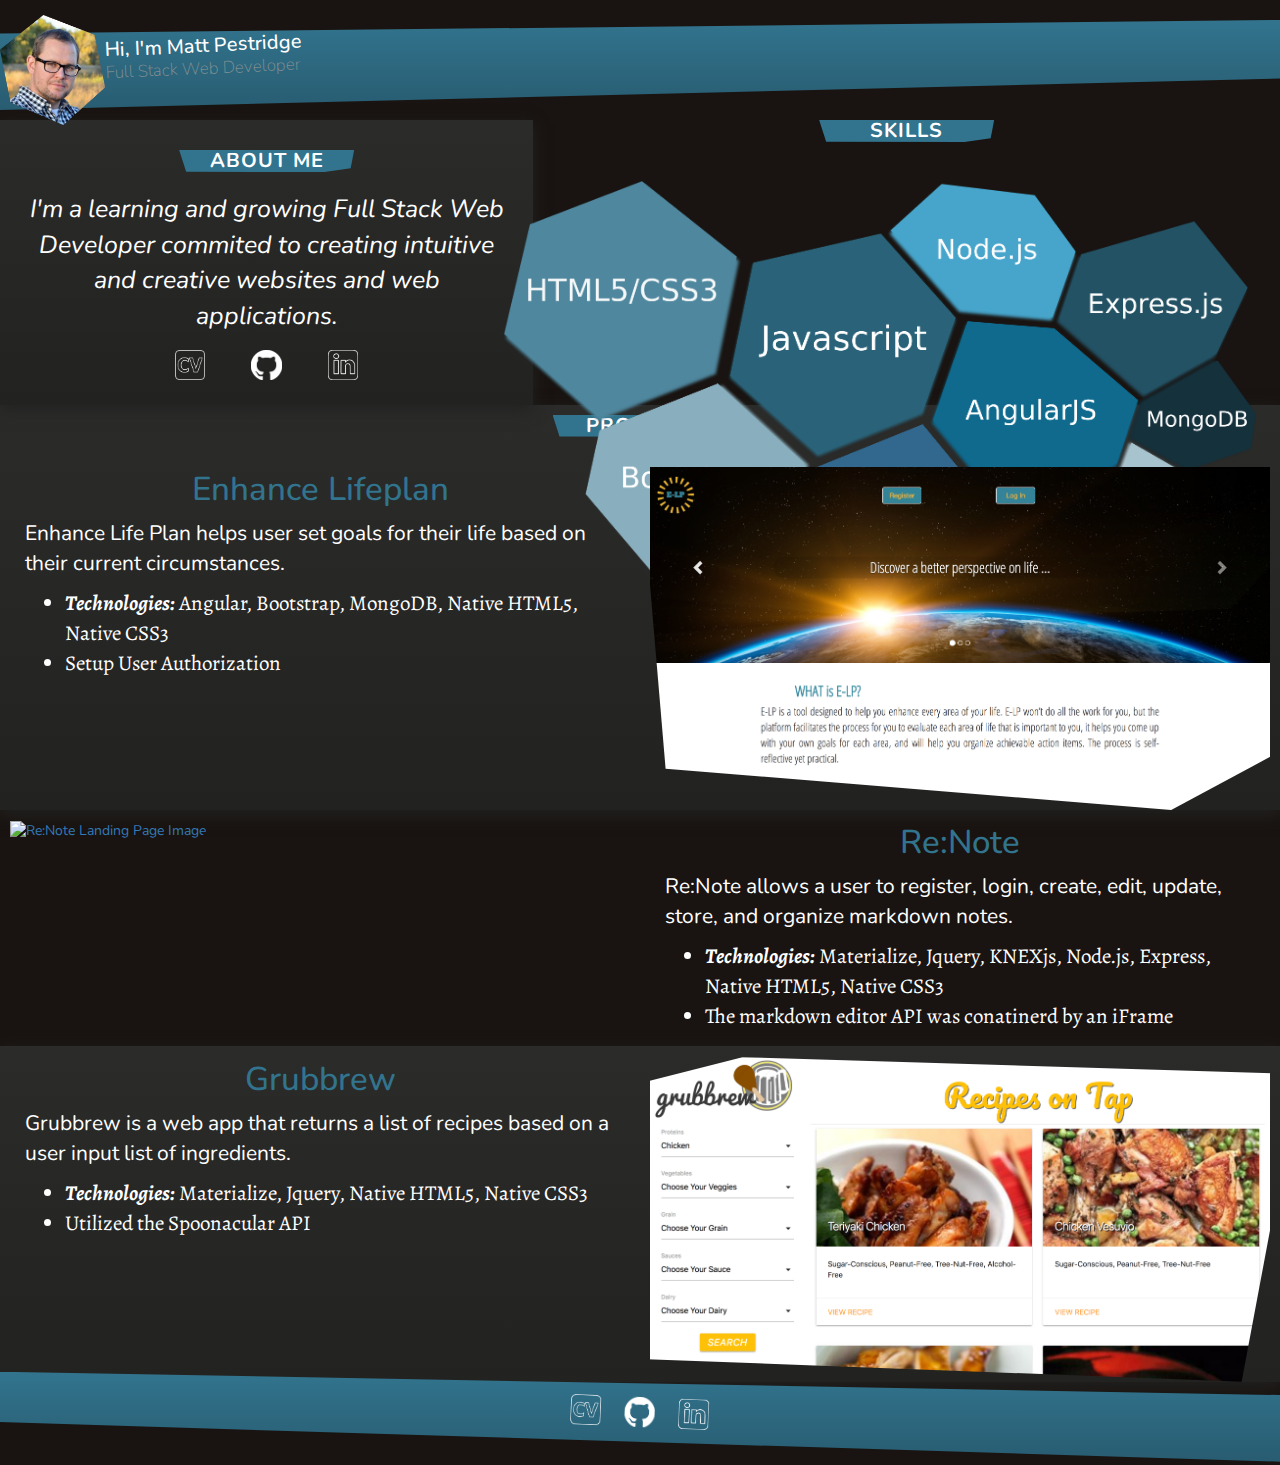
==== commit 2bc4da5f: "everything is now correct for xs sm and md devices" ====
--- a/index.html
+++ b/index.html
@@ -50,10 +50,10 @@
         <div class="section-title-container row">
           <h1 class="section-title text-center">PROJECTS</h1>
         </div>
-        <div class="project-image-container col-12 col-sm-6 col-sm-push-6 col-md-6 col-lg-6 col-xl-6">
+        <div class="project-image-container col-12 col-sm-12 col-md-push-6 col-md-12 col-lg-6 col-xl-6">
           <a href="https://enhancelifeplan.herokuapp.com"><img id="project-image-1" class="project-image" src="images/enhance-life-plan-preview-image.png" alt="Enhance Lifeplan Landing Page Image"></a>
         </div>
-        <div id="project-text-1" class="col-12 col-sm-6 col-sm-pull-6 col-md-6 col-lg-6 col-xl-6">
+        <div id="project-text-1" class="col-12 col-sm-12 col-md-pull-6 col-md-6 col-lg-6 col-xl-6">
           <a href="https://enhancelifeplan.herokuapp.com"><h2 class="project-title text-center">Enhance Lifeplan</h2></a>
           <div class="project-paragraph-text">
             <p>
@@ -69,10 +69,10 @@
         </div>
       </div>
       <div id="project-row-2" class="row">
-        <div class="project-image-container col-12 col-sm-6 col-md-6 col-lg-6 col-xl-6">
+        <div class="project-image-container col-12 col-sm-12 col-md-6 col-lg-6 col-xl-6">
           <a href="https://renoteq2.herokuapp.com"><img id="project-image-2" class="project-image" src="images/renote-preview-image.png" alt="Re:Note Landing Page Image"></a>
         </div>
-        <div id="project-text-2" class="col-12 col-sm-6 col-md-6 col-lg-6 col-xl-6">
+        <div id="project-text-2" class="col-12 col-sm-12 col-md-6 col-lg-6 col-xl-6">
           <a href="https://renoteq2.herokuapp.com"><h2 class="project-title text-center">Re:Note</h2></a>
           <div class="project-paragraph-text">
             <p>
@@ -82,17 +82,16 @@
               <ul class="list-items">
                 <li><em><b>Technologies:</b></em> Materialize, Jquery, KNEXjs, Node.js, Express, Native HTML5, Native CSS3</li>
                 <li>The markdown editor API was conatinerd by an iFrame</li>
-                <li>I was a main contributor for front end design and layout</li>
               </ul>
             </p>
           </div>
         </div>
       </div>
       <div id="project-row-3" class="row">
-        <div class="project-image-container col-12 col-sm-6 col-sm-push-6 col-md-6 col-lg-6 col-xl-6">
+        <div class="project-image-container col-12 col-sm-12 col-md-push-6 col-md-6 col-lg-6 col-xl-6">
           <a href="https://grubbrew.surge.sh"><img id="project-image-3" class="project-image" src="images/grubbrew-preview-image.png" alt="Grubbrew Landing Page Image"></a>
         </div>
-        <div id="project-text-3" class="col-12 col-sm-6 col-sm-pull-6 col-md-6 col-lg-6 col-xl-6">
+        <div id="project-text-3" class="col-12 col-sm-12 col-md-pull-6 col-md-6 col-lg-6 col-xl-6">
           <a href="https://grubbrew.surge.sh"><h2 class="project-title text-center">Grubbrew</h2></a>
           <div class="project-paragraph-text">
             <p>
--- a/css/index.css
+++ b/css/index.css
@@ -259,8 +259,9 @@
   #bio-info {
     background: none;
     box-shadow: none;
-    font-size: 2.5rem;
+    font-size: 2rem;
     margin: 25px 0 0 0;
+    padding: 10px;
   }
 
   #footer-banner-container {
@@ -293,6 +294,31 @@
   #occupation-title {
     font-size: 3rem;
     margin: 80px 0 0 245px;
+  }
+
+  .project-paragraph-text {
+    font-size: 2rem;
+  }
+
+  #project-row-1 {
+    padding: 0 30px;
+  }
+
+  #project-row-2 {
+    padding: 0 30px;
+  }
+
+  #project-row-3 {
+    padding: 0 30px;
+  }
+
+  .project-title {
+    font-size: 2.2rem;
+  }
+
+  .section-title {
+    font-size: 2.5rem;
+    width: 200px;
   }
 
   .section-title-container {
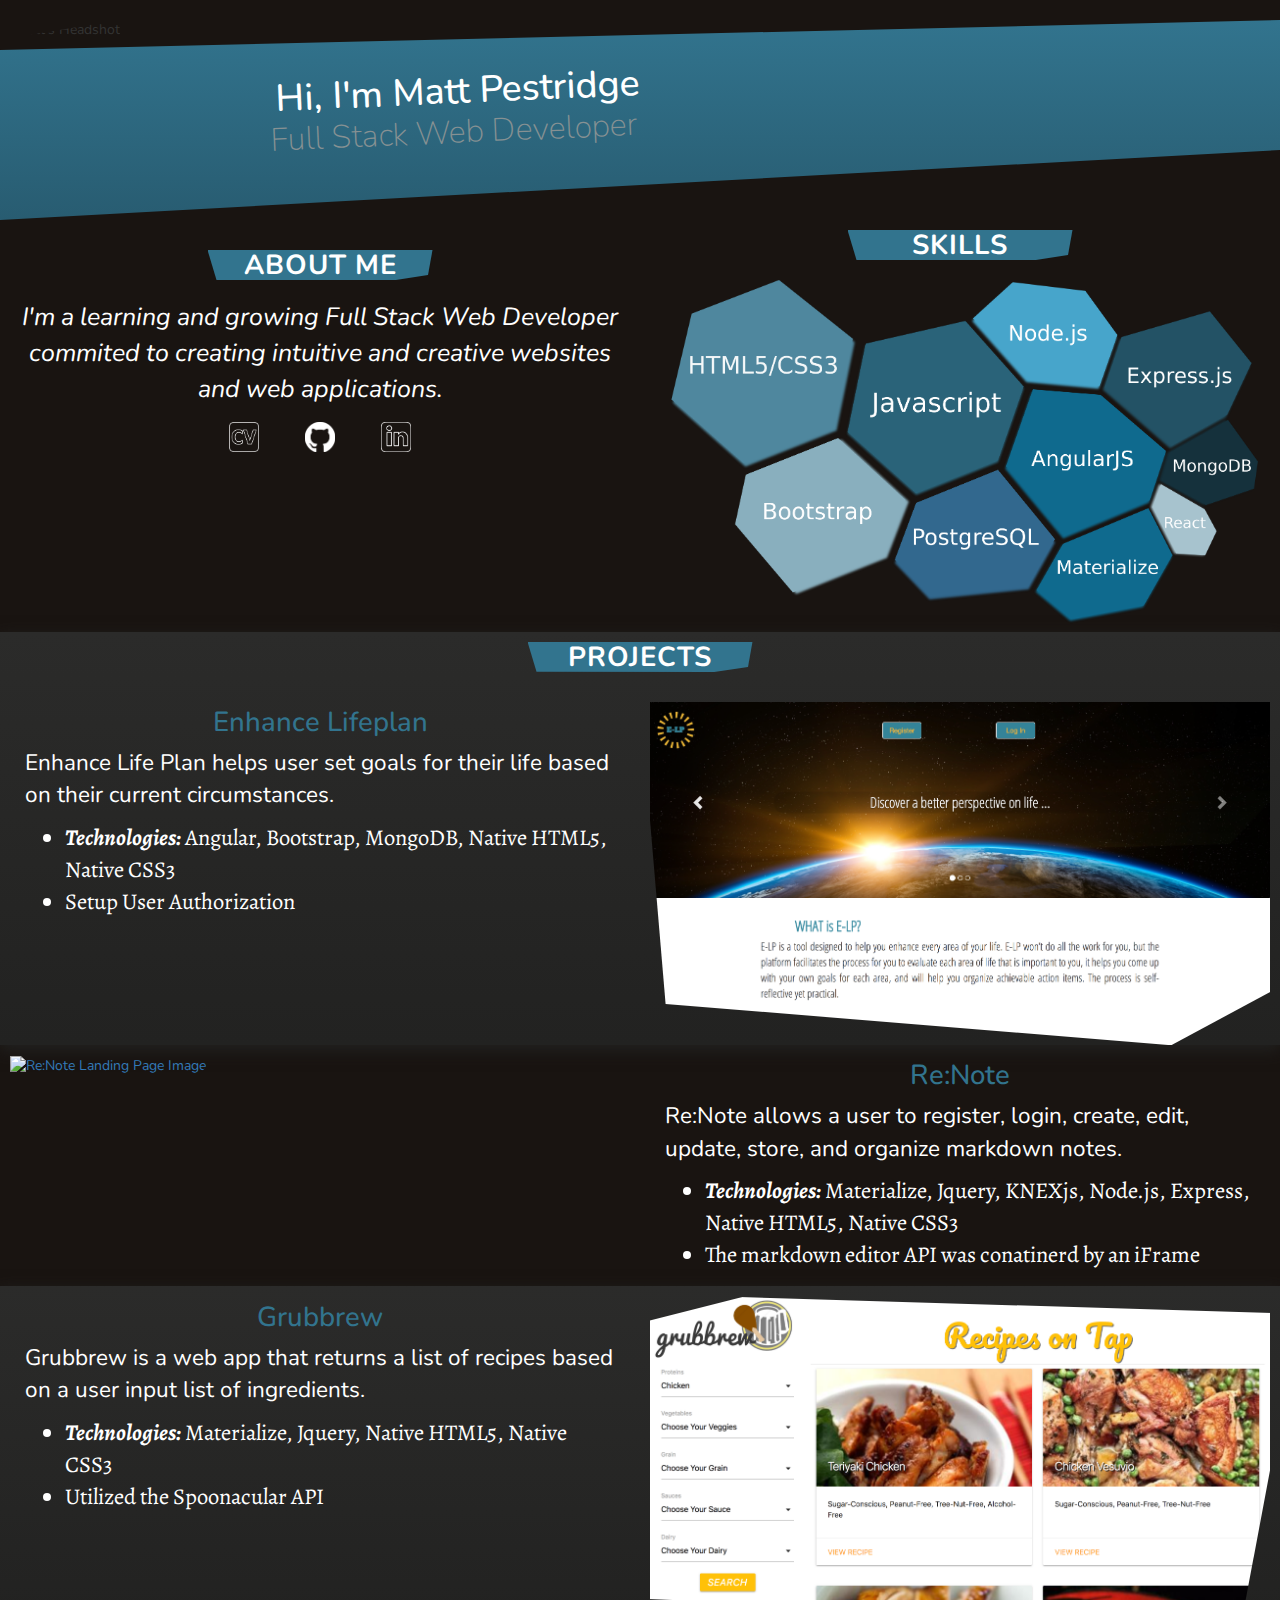
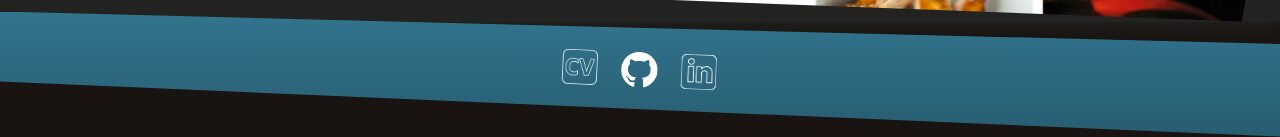
==== commit 2b7a9dc2: "all of the styling is done for now might need to adjust some things once I am done with updating con" ====
--- a/index.html
+++ b/index.html
@@ -4,10 +4,8 @@
   <meta charset="UTF-8">
   <meta name="viewport" content="width=device-width, initial-scale=1.0">
   <meta http-equiv="X-UA-Compatible" content="ie=edge">
-  <script
-  src="https://code.jquery.com/jquery-3.2.1.min.js"
-  integrity="sha256-hwg4gsxgFZhOsEEamdOYGBf13FyQuiTwlAQgxVSNgt4="
-  crossorigin="anonymous"></script>
+  <script src="https://code.jquery.com/jquery-3.2.1.min.js"
+  integrity="sha256-hwg4gsxgFZhOsEEamdOYGBf13FyQuiTwlAQgxVSNgt4=" crossorigin="anonymous"></script>
   <script src="https://maxcdn.bootstrapcdn.com/bootstrap/3.3.7/js/bootstrap.min.js"></script>
   <script src="js/script.js"></script>
   <link rel="stylesheet" href="https://maxcdn.bootstrapcdn.com/bootstrap/3.3.7/css/bootstrap.min.css">
@@ -25,94 +23,92 @@
         <h1 id="name">Hi, I'm Matt Pestridge</h1>
         <h1 id="occupation-title">Full Stack Web Developer</h1>
       </div>
-      <div id="bio-info" class="col-12 col-sm-5 col-md-6 col-lg-5 col-xl-5">
+      <div id="bio-info" class="col-12 col-sm-6 col-md-6 col-lg-6 col-xl-6">
         <div class="section-title-container">
           <h2 class="section-title text-center">ABOUT ME</h2>
         </div>
         <p class="text-center"><em>I'm a learning and growing Full Stack Web Developer commited to creating intuitive and creative websites and web applications.</em></p>
         <div class="icons-container">
-          <a href="https://docs.google.com/document/d/1X30n40U4-H6v9FvyElEL9fnzNKB4RqFaclIRlxc4K9s/edit?usp=sharing"><img src="images/cv-icon.png" alt="Curriculum Vitae" class="bio-icon"></a>
-          <a href="https://github.com/MPestridge"><img src="images/github-icon.png" alt="GitHub" class="bio-icon"></a>
-          <a href="https://www.linkedin.com/in/mpestridge/"><img src="images/linkedin-icon.png" alt="LinkedIn" class="bio-icon"></a>
+          <a href="https://docs.google.com/document/d/1X30n40U4-H6v9FvyElEL9fnzNKB4RqFaclIRlxc4K9s/edit?usp=sharing" target="_blank"><img src="images/cv-icon.png" alt="Curriculum Vitae" class="bio-icon"></a>
+          <a href="https://github.com/MPestridge" target="_blank"><img src="images/github-icon.png" alt="GitHub" class="bio-icon"></a>
+          <a href="https://www.linkedin.com/in/mpestridge/" target="_blank"><img src="images/linkedin-icon.png" alt="LinkedIn" class="bio-icon"></a>
         </div>
       </div>
       <div class="section-title-container">
         <h1 class="section-title text-center">SKILLS</h1>
       </div>
       <img id="skills-image-mobile" src="images/skills-list-mobile.png" alt="Skills List: HTML5/CSS, Javascript, Bootstrap, PostgreSQL, AngularJS, Express.js, Node.js, Materialize, MongoDB, React">
-      <div class="col-sm-7">
+      <div class="col-sm-6 col-md-6 col-lg-6 col-xl-6">
         <img id="skills-image-desktop" src="images/skills-list-desktop.png" alt="Skills List: HTML5/CSS, Javascript, Bootstrap, PostgreSQL, AngularJS, Express.js, Node.js, Materialize, MongoDB, React">
       </div>
     </div>
 <!-- PROJECTS SECTION -->
-    <div id="projects-section-container">
-      <div id="project-row-1" class="row">
-        <div class="section-title-container row">
-          <h1 class="section-title text-center">PROJECTS</h1>
-        </div>
-        <div class="project-image-container col-12 col-sm-12 col-md-push-6 col-md-12 col-lg-6 col-xl-6">
-          <a href="https://enhancelifeplan.herokuapp.com"><img id="project-image-1" class="project-image" src="images/enhance-life-plan-preview-image.png" alt="Enhance Lifeplan Landing Page Image"></a>
-        </div>
-        <div id="project-text-1" class="col-12 col-sm-12 col-md-pull-6 col-md-6 col-lg-6 col-xl-6">
-          <a href="https://enhancelifeplan.herokuapp.com"><h2 class="project-title text-center">Enhance Lifeplan</h2></a>
-          <div class="project-paragraph-text">
-            <p>
-            Enhance Life Plan helps user set goals for their life based on their current circumstances.</p>
+    <div id="project-row-1" class="row">
+      <div class="section-title-container row">
+        <h1 class="section-title text-center">PROJECTS</h1>
+      </div>
+      <div class="project-image-container col-12 col-sm-12 col-md-push-6 col-md-6 col-lg-6 col-xl-6">
+        <a href="https://enhancelifeplan.herokuapp.com" target="_blank"><img id="project-image-1" class="project-image" src="images/enhance-life-plan-preview-image.png" alt="Enhance Lifeplan Landing Page Image"></a>
+      </div>
+      <div id="project-text-1" class="col-12 col-sm-12 col-md-pull-6 col-md-6 col-lg-6 col-xl-6">
+        <a href="https://enhancelifeplan.herokuapp.com" target="_blank"><h2 class="project-title text-center">Enhance Lifeplan</h2></a>
+        <div class="project-paragraph-text">
+          <p>
+          Enhance Life Plan helps user set goals for their life based on their current circumstances.</p>
 
-            <p>
-              <ul class="list-items">
-                <li><em><b>Technologies:</b></em> Angular, Bootstrap, MongoDB, Native HTML5, Native CSS3</li>
-                <li>Setup User Authorization</li>
-              </ul>
-            </p>
-          </div>
+          <p>
+            <ul class="list-items">
+              <li><em><b>Technologies:</b></em> Angular, Bootstrap, MongoDB, Native HTML5, Native CSS3</li>
+              <li>Setup User Authorization</li>
+            </ul>
+          </p>
         </div>
       </div>
-      <div id="project-row-2" class="row">
-        <div class="project-image-container col-12 col-sm-12 col-md-6 col-lg-6 col-xl-6">
-          <a href="https://renoteq2.herokuapp.com"><img id="project-image-2" class="project-image" src="images/renote-preview-image.png" alt="Re:Note Landing Page Image"></a>
-        </div>
-        <div id="project-text-2" class="col-12 col-sm-12 col-md-6 col-lg-6 col-xl-6">
-          <a href="https://renoteq2.herokuapp.com"><h2 class="project-title text-center">Re:Note</h2></a>
-          <div class="project-paragraph-text">
-            <p>
-            Re:Note allows a user to register, login, create, edit, update, store, and organize markdown notes.</p>
+    </div>
+    <div id="project-row-2" class="row">
+      <div class="project-image-container col-12 col-sm-12 col-md-6 col-lg-6 col-xl-6">
+        <a href="https://renoteq2.herokuapp.com" target="_blank"><img id="project-image-2" class="project-image" src="images/renote-preview-image.png" alt="Re:Note Landing Page Image"></a>
+      </div>
+      <div id="project-text-2" class="col-12 col-sm-12 col-md-6 col-lg-6 col-xl-6">
+        <a href="https://renoteq2.herokuapp.com" target="_blank"><h2 class="project-title text-center">Re:Note</h2></a>
+        <div class="project-paragraph-text">
+          <p>
+          Re:Note allows a user to register, login, create, edit, update, store, and organize markdown notes.</p>
 
-            <p>
-              <ul class="list-items">
-                <li><em><b>Technologies:</b></em> Materialize, Jquery, KNEXjs, Node.js, Express, Native HTML5, Native CSS3</li>
-                <li>The markdown editor API was conatinerd by an iFrame</li>
-              </ul>
-            </p>
-          </div>
+          <p>
+            <ul class="list-items">
+              <li><em><b>Technologies:</b></em> Materialize, Jquery, KNEXjs, Node.js, Express, Native HTML5, Native CSS3</li>
+              <li>The markdown editor API was conatinerd by an iFrame</li>
+            </ul>
+          </p>
         </div>
       </div>
-      <div id="project-row-3" class="row">
-        <div class="project-image-container col-12 col-sm-12 col-md-push-6 col-md-6 col-lg-6 col-xl-6">
-          <a href="https://grubbrew.surge.sh"><img id="project-image-3" class="project-image" src="images/grubbrew-preview-image.png" alt="Grubbrew Landing Page Image"></a>
-        </div>
-        <div id="project-text-3" class="col-12 col-sm-12 col-md-pull-6 col-md-6 col-lg-6 col-xl-6">
-          <a href="https://grubbrew.surge.sh"><h2 class="project-title text-center">Grubbrew</h2></a>
-          <div class="project-paragraph-text">
-            <p>
-            Grubbrew is a web app that returns a list of recipes based on a user input list of ingredients.</p>
+    </div>
+    <div id="project-row-3" class="row">
+      <div class="project-image-container col-12 col-sm-12 col-md-push-6 col-md-6 col-lg-6 col-xl-6">
+        <a href="https://grubbrew.surge.sh" target="_blank"><img id="project-image-3" class="project-image" src="images/grubbrew-preview-image.png" alt="Grubbrew Landing Page Image"></a>
+      </div>
+      <div id="project-text-3" class="col-12 col-sm-12 col-md-pull-6 col-md-6 col-lg-6 col-xl-6">
+        <a href="https://grubbrew.surge.sh" target="_blank"><h2 class="project-title text-center">Grubbrew</h2></a>
+        <div class="project-paragraph-text">
+          <p>
+          Grubbrew is a web app that returns a list of recipes based on a user input list of ingredients.</p>
 
-            <p>
-              <ul class="list-items">
-                <li><em><b>Technologies:</b></em> Materialize, Jquery, Native HTML5, Native CSS3</li>
-                <li>Utilized the Spoonacular API</li>
-              </ul>
-            </p>
-          </div>
+          <p>
+            <ul class="list-items">
+              <li><em><b>Technologies:</b></em> Materialize, Jquery, Native HTML5, Native CSS3</li>
+              <li>Utilized the Spoonacular API</li>
+            </ul>
+          </p>
         </div>
       </div>
     </div>
 <!-- FOOTER SECTION -->
     <div id="footer-banner-container">
       <div id="footer-icons-container" class="icons-container row">
-        <a href="https://docs.google.com/document/d/1X30n40U4-H6v9FvyElEL9fnzNKB4RqFaclIRlxc4K9s/edit?usp=sharing"><img src="images/cv-icon.png" alt="Curriculum Vitae" class="footer-icon"></a>
-        <a href="https://github.com/MPestridge"><img src="images/github-icon.png" alt="GitHub" class="footer-icon"></a>
-        <a href="https://www.linkedin.com/in/mpestridge/"><img src="images/linkedin-icon.png" alt="LinkedIn" class="footer-icon"></a>
+        <a href="https://docs.google.com/document/d/1X30n40U4-H6v9FvyElEL9fnzNKB4RqFaclIRlxc4K9s/edit?usp=sharing" target="_blank"><img src="images/cv-icon.png" alt="Curriculum Vitae" class="footer-icon"></a>
+        <a href="https://github.com/MPestridge" target="_blank"><img src="images/github-icon.png" alt="GitHub" class="footer-icon"></a>
+        <a href="https://www.linkedin.com/in/mpestridge/" target="_blank"><img src="images/linkedin-icon.png" alt="LinkedIn" class="footer-icon"></a>
       </div>
     </div>
   </div>
--- a/css/index.css
+++ b/css/index.css
@@ -239,7 +239,7 @@
   }
 
   .project-title {
-    font-size: 2.25rem;
+    font-size: 2.35rem;
   }
 
   .section-title {
@@ -264,11 +264,6 @@
     padding: 10px;
   }
 
-  #footer-banner-container {
-    margin: 0;
-    padding: 0;
-  }
-
   #headshot-desktop {
     display: inherit;
     height: 225px;
@@ -313,7 +308,7 @@
   }
 
   .project-title {
-    font-size: 2.2rem;
+    font-size: 2.4rem;
   }
 
   .section-title {
@@ -341,13 +336,67 @@
 
 /* ------ LARGE DEVICE MEDIA QUERY ------ */
 @media (min-width: 992px) and (max-width: 1199px) {
+  .bio-icon {
+    height: 35px;
+  }
+
   #bio-info {
+    background: none;
+    box-shadow: none;
     font-size: 2.5rem;
     padding: 20px;
   }
 
-  #projects-section-container {
-
+  #footer-banner-container {
+    height: 125px;
+  }
+
+  .footer-icon {
+    height: 35px;
+  }
+
+  #footer-icons-container {
+    padding-top: 30px;
+  }
+
+  #headshot-desktop {
+    display: inherit;
+    height: 250px;
+    margin: 20px 0 0 0;
+    position: absolute;
+    -webkit-clip-path: polygon(24% 6%, 100% 0, 100% 78%, 6% 93%, 0 84%, 0 34%);
+    z-index: 104;
+  }
+
+  #headshot-mobile {
+    display: none;
+  }
+
+  #name {
+    font-size: 3.75rem;
+    margin: 50px 0 0 275px;
+  }
+
+  #name-banner-container {
+    height: 200px;
+  }
+
+  #occupation-title {
+    font-size: 3.25rem;
+    margin: 95px 0 0 270px;
+  }
+
+  .project-paragraph-text {
+    font-size: 2.25rem;
+  }
+
+  .project-title {
+    font-size: 2.75rem;
+  }
+
+  .section-title {
+    font-size: 2.75rem;
+    width: 225px;
   }
 
   .section-title-container {
@@ -356,11 +405,10 @@
 
   #skills-image-desktop {
     display: inherit;
-    height: 380px;
+    margin: -10px 0 0 0;
     padding: 0;
-    position: absolute;
-    right: 2%;
     visibility: visible;
+    width: 100%;
     z-index: 101;
   }
 
@@ -372,25 +420,62 @@
 /* ------ EXTRA LARGE DEVICE MEDIA QUERY ------ */
 @media (min-width: 1200px) {
   #bio-info {
+    background: none;
+    box-shadow: none;
     font-size: 2.5rem;
-    padding: 20px;
-  }
-
-  #name-title {
-    /* font-size: 6rem; */
-    /* margin: 55px 0 0 270px; */
+    padding: 10px;
+  }
+
+  #footer-banner-container {
+    height: 125px;
+  }
+
+  .footer-icon {
+    height: 35px;
+  }
+
+  #footer-icons-container {
+    padding-top: 30px;
+  }
+
+  #headshot-desktop {
+    display: inherit;
+    height: 250px;
+    margin: 20px 0 0 0;
+    position: absolute;
+    -webkit-clip-path: polygon(24% 6%, 100% 0, 100% 78%, 6% 93%, 0 84%, 0 34%);
+    z-index: 104;
+  }
+
+  #headshot-mobile {
+    display: none;
+  }
+
+  #name {
+    font-size: 3.75rem;
+    margin: 50px 0 0 275px;
+  }
+
+  #name-banner-container {
+    height: 200px;
+  }
+
+  #occupation-title {
+    font-size: 3.25rem;
+    margin: 95px 0 0 270px;
   }
 
   .project-paragraph-text {
-    font-size: 2.1rem;
+    font-size: 2.25rem;
   }
 
   .project-title {
-    font-size: 3.3rem;
-  }
-
-  #projects-section-container {
-
+    font-size: 2.75rem;
+  }
+
+  .section-title {
+    font-size: 2.75rem;
+    width: 225px;
   }
 
   .section-title-container {
@@ -399,11 +484,10 @@
 
   #skills-image-desktop {
     display: inherit;
-    height: 470px;
+    margin: -15px 0 0 0;
     padding: 0;
-    position: absolute;
-    right: 2%;
     visibility: visible;
+    width: 100%;
     z-index: 101;
   }
 
